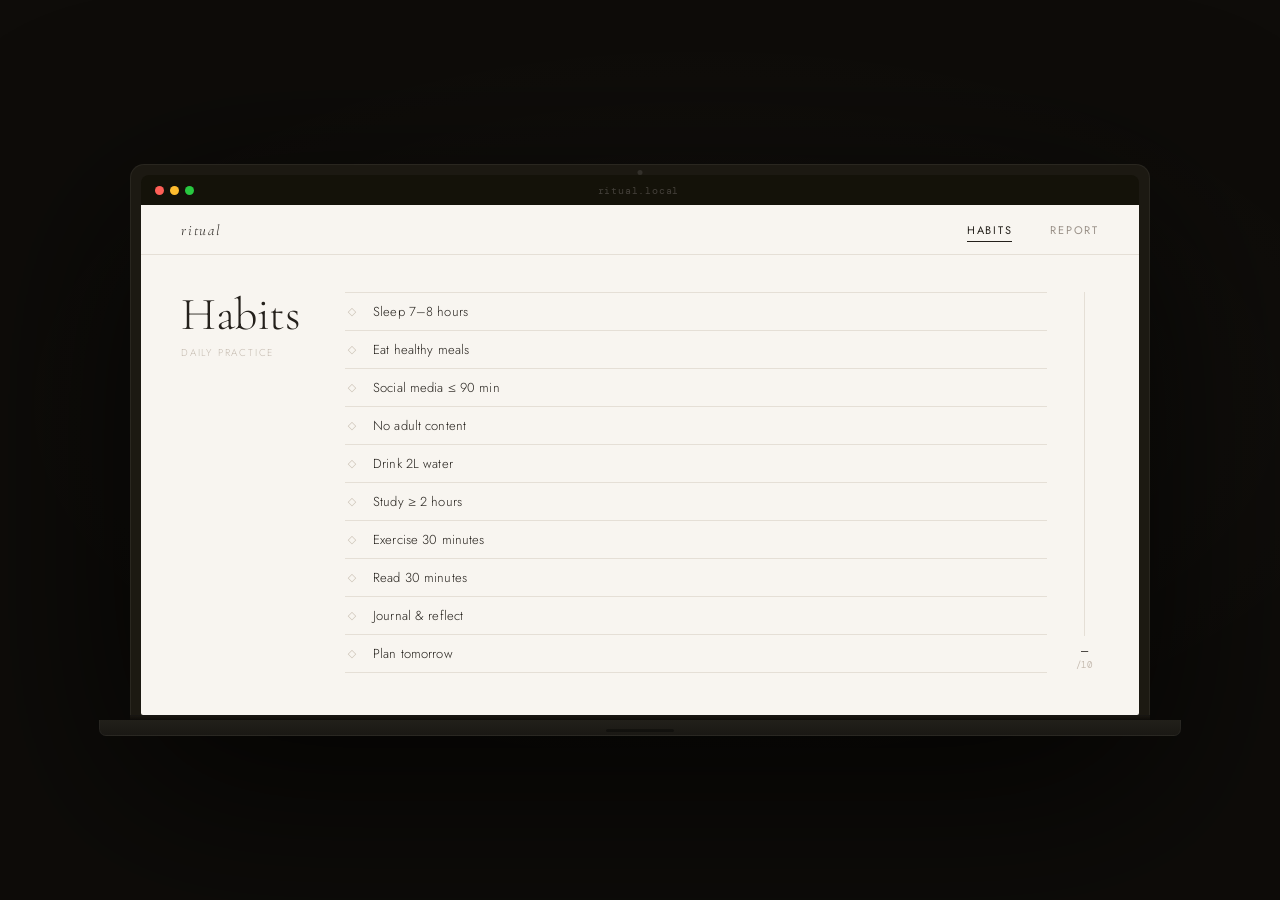
==== index.html @ 01511f91 "Rename index (28).html to index.html" ====
<!DOCTYPE html>
<html lang="en">
<head>
  <meta charset="UTF-8" />
  <meta name="viewport" content="width=device-width, initial-scale=1.0" />
  <title>ritual</title>
  <link rel="stylesheet" href="style.css" />
  <link rel="preconnect" href="https://fonts.googleapis.com" />
  <link rel="preconnect" href="https://fonts.gstatic.com" crossorigin />
  <link href="https://fonts.googleapis.com/css2?family=Cormorant+Garamond:ital,wght@0,300;0,400;1,300;1,400&family=Jost:wght@300;400&family=DM+Mono:wght@300;400&display=swap" rel="stylesheet" />
</head>
<body>

  <!-- ── Stage (dark outer page) ── -->
  <div class="stage">

    <!-- ── Laptop shell ── -->
    <div class="laptop">

      <!-- ── Screen lid ── -->
      <div class="lid">

        <!-- macOS-style browser chrome -->
        <div class="chrome">
          <div class="chrome__dots">
            <span class="cdot cdot--red"></span>
            <span class="cdot cdot--ylw"></span>
            <span class="cdot cdot--grn"></span>
          </div>
          <span class="chrome__url">ritual.local</span>
          <div class="chrome__spacer"></div>
        </div>

        <!-- App screen -->
        <div class="screen">

          <!-- Top navigation -->
          <nav class="nav">
            <span class="nav__brand">ritual</span>
            <div class="nav__links">
              <button class="nav__btn active" data-view="habits">Habits</button>
              <button class="nav__btn" data-view="report">Report</button>
            </div>
          </nav>

          <!-- Page canvas -->
          <div class="canvas">

            <!-- ◆ HABITS VIEW ─────────────────── -->
            <div class="view active" id="view-habits">
              <div class="row">

                <!-- Section label (left column) -->
                <div class="section">
                  <h1 class="section__title">Habits</h1>
                  <p class="section__sub">daily practice</p>
                </div>

                <!-- Habit list (center) -->
                <ul class="hlist" id="hlist">
                  <li class="hi" data-n="1">
                    <span class="hi__sym">◇</span>
                    <span class="hi__name">Sleep 7–8 hours</span>
                  </li>
                  <li class="hi" data-n="2">
                    <span class="hi__sym">◇</span>
                    <span class="hi__name">Eat healthy meals</span>
                  </li>
                  <li class="hi" data-n="3">
                    <span class="hi__sym">◇</span>
                    <span class="hi__name">Social media ≤ 90 min</span>
                  </li>
                  <li class="hi" data-n="4">
                    <span class="hi__sym">◇</span>
                    <span class="hi__name">No adult content</span>
                  </li>
                  <li class="hi" data-n="5">
                    <span class="hi__sym">◇</span>
                    <span class="hi__name">Drink 2L water</span>
                  </li>
                  <li class="hi" data-n="6">
                    <span class="hi__sym">◇</span>
                    <span class="hi__name">Study ≥ 2 hours</span>
                  </li>
                  <li class="hi" data-n="7">
                    <span class="hi__sym">◇</span>
                    <span class="hi__name">Exercise 30 minutes</span>
                  </li>
                  <li class="hi" data-n="8">
                    <span class="hi__sym">◇</span>
                    <span class="hi__name">Read 30 minutes</span>
                  </li>
                  <li class="hi" data-n="9">
                    <span class="hi__sym">◇</span>
                    <span class="hi__name">Journal & reflect</span>
                  </li>
                  <li class="hi" data-n="10">
                    <span class="hi__sym">◇</span>
                    <span class="hi__name">Plan tomorrow</span>
                  </li>
                </ul>

                <!-- Position indicator (right edge) -->
                <div class="ind" id="ind">
                  <div class="ind__rail" id="indRail">
                    <div class="ind__fill" id="indFill"></div>
                    <div class="ind__dot" id="indDot"></div>
                  </div>
                  <div class="ind__count">
                    <span class="ind__cur" id="indCur">—</span>
                    <span class="ind__tot">/10</span>
                  </div>
                </div>

              </div>
            </div>
            <!-- /HABITS VIEW -->

            <!-- ◆ REPORT VIEW ──────────────────── -->
            <div class="view" id="view-report">
              <div class="row">
                <div class="section">
                  <h1 class="section__title">Report</h1>
                  <p class="section__sub">coming soon</p>
                </div>
              </div>
            </div>
            <!-- /REPORT VIEW -->

          </div>
          <!-- /canvas -->

        </div>
        <!-- /screen -->

      </div>
      <!-- /lid -->

      <!-- Laptop base / stand -->
      <div class="base">
        <div class="base__hinge"></div>
        <div class="base__pad">
          <div class="base__notch"></div>
        </div>
      </div>

    </div>
    <!-- /laptop -->

  </div>
  <!-- /stage -->

  <script src="app.js"></script>
</body>
</html>
---- style.css ----
/* ─────────────────────────────────────────
   ritual — Habit System
   Stylesheet
   ───────────────────────────────────────── */

*, *::before, *::after {
  box-sizing: border-box;
  margin: 0;
  padding: 0;
}

/* ── Design tokens ─────────────────────── */
:root {
  /* Core palette */
  --c-bg-stage:   #0E0C09;
  --c-bg-bezel:   #1C1912;
  --c-bg-chrome:  #141209;
  --c-bg-screen:  #F8F5F0;

  /* Text */
  --c-text-main:  #24201B;
  --c-text-dim:   #9A9188;
  --c-text-mute:  #C5BBB0;

  /* Lines & symbols */
  --c-line:       #E5DFD6;
  --c-sym-idle:   #C8BFB2;
  --c-sym-live:   #24201B;

  /* Typography */
  --f-display: 'Cormorant Garamond', Georgia, serif;
  --f-ui:      'Jost', system-ui, sans-serif;
  --f-mono:    'DM Mono', 'Courier New', monospace;

  /* Motion */
  --spring: cubic-bezier(0.22, 1, 0.36, 1);
}

/* ── Reset & base ───────────────────────── */
html, body {
  width: 100%;
  height: 100%;
  background: var(--c-bg-stage);
  font-family: var(--f-ui);
  overflow: hidden;
  -webkit-font-smoothing: antialiased;
  -moz-osx-font-smoothing: grayscale;
}

/* ── Stage ──────────────────────────────── */
.stage {
  width: 100vw;
  height: 100vh;
  display: flex;
  align-items: center;
  justify-content: center;
  background:
    radial-gradient(ellipse 80% 60% at 55% 45%, rgba(255, 248, 225, 0.03) 0%, transparent 70%),
    var(--c-bg-stage);
}

/* ── Laptop shell ───────────────────────── */
.laptop {
  display: flex;
  flex-direction: column;
  align-items: center;
  width: min(92vw, 1020px);
  filter: drop-shadow(0 48px 96px rgba(0, 0, 0, 0.78));
  animation: laptopReveal 0.9s cubic-bezier(0.22, 1, 0.36, 1) both;
}

@keyframes laptopReveal {
  from { opacity: 0; transform: translateY(22px); }
  to   { opacity: 1; transform: translateY(0); }
}

/* ── Lid (screen bezel) ─────────────────── */
.lid {
  width: 100%;
  background: var(--c-bg-bezel);
  border-radius: 14px 14px 0 0;
  padding: 10px 10px 0;
  border: 1px solid rgba(255, 255, 255, 0.058);
  border-bottom: none;
  position: relative;
}

/* Webcam dot */
.lid::before {
  content: '';
  position: absolute;
  top: 5px;
  left: 50%;
  transform: translateX(-50%);
  width: 5px;
  height: 5px;
  border-radius: 50%;
  background: rgba(255, 255, 255, 0.1);
}

/* ── Browser chrome bar ─────────────────── */
.chrome {
  display: flex;
  align-items: center;
  gap: 12px;
  background: var(--c-bg-chrome);
  border-radius: 8px 8px 0 0;
  padding: 0 14px;
  height: 30px;
}

.chrome__dots {
  display: flex;
  gap: 6px;
}

.cdot {
  width: 9px;
  height: 9px;
  border-radius: 50%;
  flex-shrink: 0;
}
.cdot--red { background: #FF5F57; }
.cdot--ylw { background: #FEBC2E; }
.cdot--grn { background: #28C840; }

.chrome__url {
  flex: 1;
  text-align: center;
  font-family: var(--f-mono);
  font-size: 10px;
  color: #44403A;
  letter-spacing: 0.08em;
  user-select: none;
}

.chrome__spacer {
  width: 42px;
  flex-shrink: 0;
}

/* ── App screen ─────────────────────────── */
.screen {
  background: var(--c-bg-screen);
  height: 510px;
  display: flex;
  flex-direction: column;
  overflow: hidden;
  border-radius: 0 0 2px 2px;
}

/* ── Top navigation ─────────────────────── */
.nav {
  flex-shrink: 0;
  display: flex;
  align-items: center;
  justify-content: space-between;
  padding: 0 40px;
  height: 50px;
  border-bottom: 1px solid var(--c-line);
}

.nav__brand {
  font-family: var(--f-display);
  font-style: italic;
  font-size: 15px;
  font-weight: 300;
  color: var(--c-text-main);
  letter-spacing: 0.12em;
  user-select: none;
}

.nav__links {
  display: flex;
  gap: 38px;
  align-items: center;
}

.nav__btn {
  background: none;
  border: none;
  cursor: pointer;
  font-family: var(--f-ui);
  font-size: 11px;
  font-weight: 400;
  letter-spacing: 0.16em;
  text-transform: uppercase;
  color: var(--c-text-dim);
  padding: 4px 0;
  position: relative;
  transition: color 0.25s ease;
  outline: none;
}

/* Active / hover underline */
.nav__btn::after {
  content: '';
  position: absolute;
  bottom: 0;
  left: 0;
  width: 0;
  height: 1px;
  background: var(--c-text-main);
  transition: width 0.32s cubic-bezier(0.22, 1, 0.36, 1);
}

.nav__btn.active {
  color: var(--c-text-main);
}

.nav__btn.active::after,
.nav__btn:hover::after {
  width: 100%;
}

.nav__btn:hover {
  color: var(--c-text-main);
}

/* ── Canvas (page area) ─────────────────── */
.canvas {
  flex: 1;
  position: relative;
  overflow: hidden;
}

/* ── Views ──────────────────────────────── */
.view {
  position: absolute;
  inset: 0;
  opacity: 0;
  transform: translateY(10px);
  pointer-events: none;
  transition: opacity 0.38s ease, transform 0.38s cubic-bezier(0.22, 1, 0.36, 1);
}

.view.active {
  opacity: 1;
  transform: translateY(0);
  pointer-events: all;
}

/* ── Row layout inside a view ───────────── */
.row {
  display: flex;
  align-items: flex-start;
  gap: 22px;
  padding: 34px 40px;
  height: 100%;
}

/* ── Section heading (left column) ─────── */
.section {
  flex-shrink: 0;
  width: 142px;
  padding-top: 2px;
}

.section__title {
  font-family: var(--f-display);
  font-size: 46px;
  font-weight: 300;
  color: var(--c-text-main);
  line-height: 1;
  letter-spacing: -0.01em;
}

.section__sub {
  font-family: var(--f-ui);
  font-size: 10px;
  font-weight: 300;
  color: var(--c-text-mute);
  letter-spacing: 0.18em;
  text-transform: uppercase;
  margin-top: 8px;
}

/* ── Habit list (center column) ─────────── */
.hlist {
  flex: 1;
  list-style: none;
  padding-top: 3px;
}

.hi {
  display: flex;
  align-items: center;
  gap: 14px;
  padding: 9px 0;
  border-bottom: 1px solid var(--c-line);
  cursor: default;

  /* Staggered entrance animation */
  opacity: 0;
  transform: translateX(-7px);
  animation: hiReveal 0.44s cubic-bezier(0.22, 1, 0.36, 1) both;
}

.hi:first-child { border-top: 1px solid var(--c-line); }

/* Stagger delays */
.hi:nth-child(1)  { animation-delay: 0.52s; }
.hi:nth-child(2)  { animation-delay: 0.57s; }
.hi:nth-child(3)  { animation-delay: 0.62s; }
.hi:nth-child(4)  { animation-delay: 0.67s; }
.hi:nth-child(5)  { animation-delay: 0.72s; }
.hi:nth-child(6)  { animation-delay: 0.77s; }
.hi:nth-child(7)  { animation-delay: 0.82s; }
.hi:nth-child(8)  { animation-delay: 0.87s; }
.hi:nth-child(9)  { animation-delay: 0.92s; }
.hi:nth-child(10) { animation-delay: 0.97s; }

@keyframes hiReveal {
  from { opacity: 0; transform: translateX(-7px); }
  to   { opacity: 1; transform: translateX(0); }
}

/* Symbol */
.hi__sym {
  flex-shrink: 0;
  width: 14px;
  text-align: center;
  font-size: 11px;
  color: var(--c-sym-idle);
  transition: color 0.22s ease;
  display: inline-block;
  line-height: 1;
}

/* Habit name */
.hi__name {
  font-family: var(--f-ui);
  font-size: 13px;
  font-weight: 300;
  color: var(--c-text-main);
  letter-spacing: 0.01em;
  transition: letter-spacing 0.32s cubic-bezier(0.22, 1, 0.36, 1);
}

/* Hover state (set via JS) */
.hi.lit .hi__sym {
  color: var(--c-sym-live);
}

.hi.lit .hi__name {
  letter-spacing: 0.055em;
}

/* ── Position indicator (right column) ─── */
.ind {
  flex-shrink: 0;
  width: 30px;
  display: flex;
  flex-direction: column;
  align-items: center;
  gap: 10px;
  padding-top: 3px;
}

/* Vertical rail */
.ind__rail {
  position: relative;
  width: 1px;
  background: var(--c-line);
  height: 340px; /* overridden by JS to match list height */
}

/* Fill line (top → dot) */
.ind__fill {
  position: absolute;
  top: 0;
  left: 0;
  width: 100%;
  height: 0%;
  background: var(--c-text-main);
  transition: height 0.45s cubic-bezier(0.22, 1, 0.36, 1);
}

/* Sliding dot */
.ind__dot {
  position: absolute;
  left: 50%;
  top: 0%;
  width: 5px;
  height: 5px;
  border-radius: 50%;
  background: var(--c-text-main);
  transform: translate(-50%, -50%);
  transition:
    top 0.45s cubic-bezier(0.22, 1, 0.36, 1),
    opacity 0.22s ease;
  opacity: 0;
}

.ind__dot.on {
  opacity: 1;
}

/* Counter */
.ind__count {
  display: flex;
  flex-direction: column;
  align-items: center;
  gap: 3px;
}

.ind__cur {
  display: block;
  font-family: var(--f-mono);
  font-size: 12px;
  font-weight: 300;
  color: var(--c-text-main);
  line-height: 1;
  transition: opacity 0.2s ease;
  min-width: 18px;
  text-align: center;
}

.ind__tot {
  display: block;
  font-family: var(--f-mono);
  font-size: 9px;
  color: var(--c-text-mute);
  letter-spacing: 0.06em;
  line-height: 1;
}

/* ── Laptop base / stand ─────────────────── */
.base {
  width: 100%;
  display: flex;
  flex-direction: column;
  align-items: center;
}

.base__hinge {
  width: 100%;
  height: 5px;
  background: linear-gradient(to bottom, #191610, #0E0C09);
  border-top: 1px solid rgba(255, 255, 255, 0.03);
}

.base__pad {
  width: 106%;
  height: 16px;
  background: linear-gradient(to bottom, #22201A, #1A1814);
  border-radius: 0 0 7px 7px;
  display: flex;
  align-items: flex-end;
  justify-content: center;
  padding-bottom: 3px;
  border: 1px solid rgba(255, 255, 255, 0.04);
  border-top: none;
}

.base__notch {
  width: 68px;
  height: 3px;
  background: rgba(0, 0, 0, 0.35);
  border-radius: 2px;
}
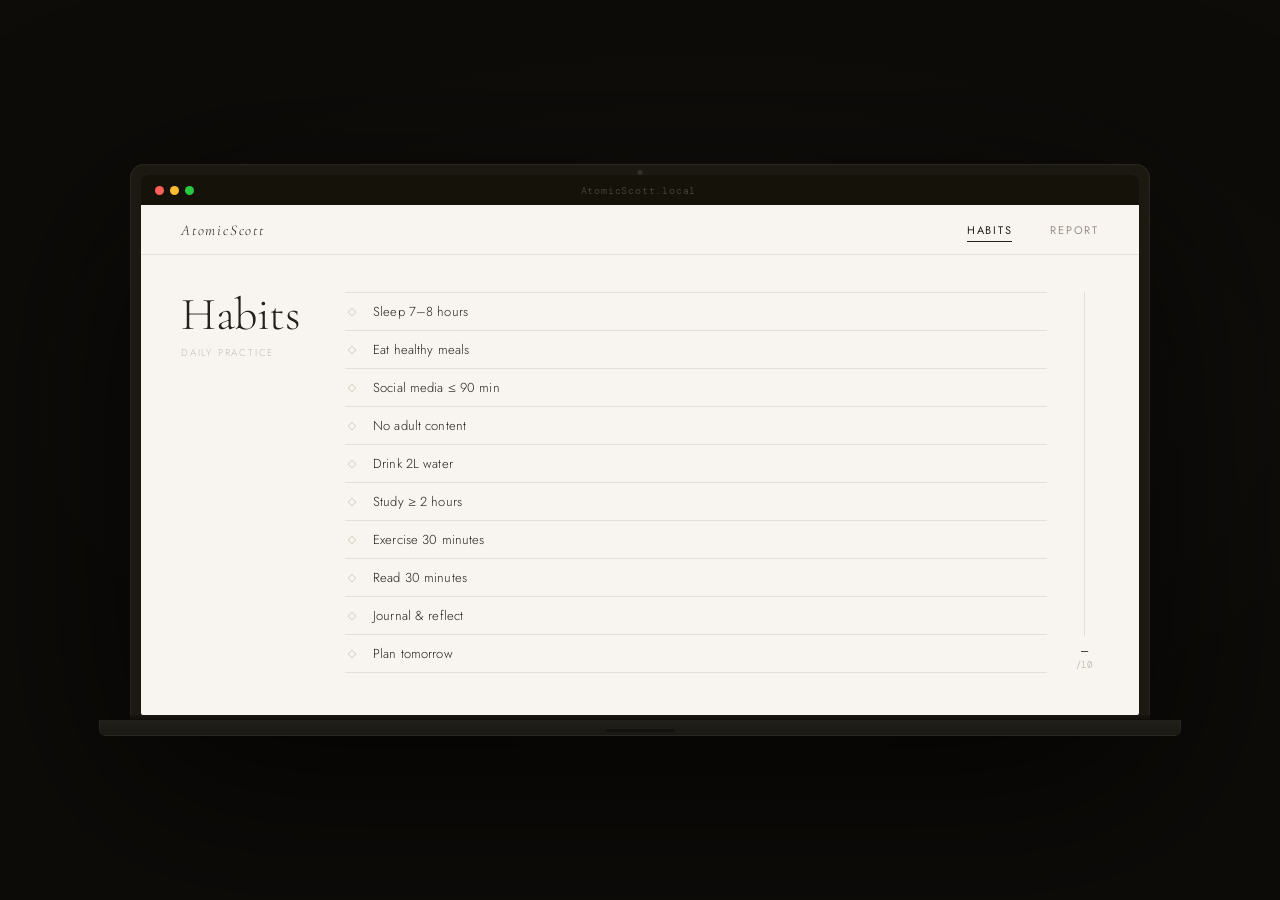
==== commit bb7c5ce4: "Update index.html" ====
--- a/index.html
+++ b/index.html
@@ -3,7 +3,7 @@
 <head>
   <meta charset="UTF-8" />
   <meta name="viewport" content="width=device-width, initial-scale=1.0" />
-  <title>ritual</title>
+  <title>AtomicScott</title>
   <link rel="stylesheet" href="style.css" />
   <link rel="preconnect" href="https://fonts.googleapis.com" />
   <link rel="preconnect" href="https://fonts.gstatic.com" crossorigin />
@@ -27,7 +27,7 @@
             <span class="cdot cdot--ylw"></span>
             <span class="cdot cdot--grn"></span>
           </div>
-          <span class="chrome__url">ritual.local</span>
+          <span class="chrome__url">AtomicScott.local</span>
           <div class="chrome__spacer"></div>
         </div>
 
@@ -36,7 +36,7 @@
 
           <!-- Top navigation -->
           <nav class="nav">
-            <span class="nav__brand">ritual</span>
+            <span class="nav__brand">AtomicScott</span>
             <div class="nav__links">
               <button class="nav__btn active" data-view="habits">Habits</button>
               <button class="nav__btn" data-view="report">Report</button>
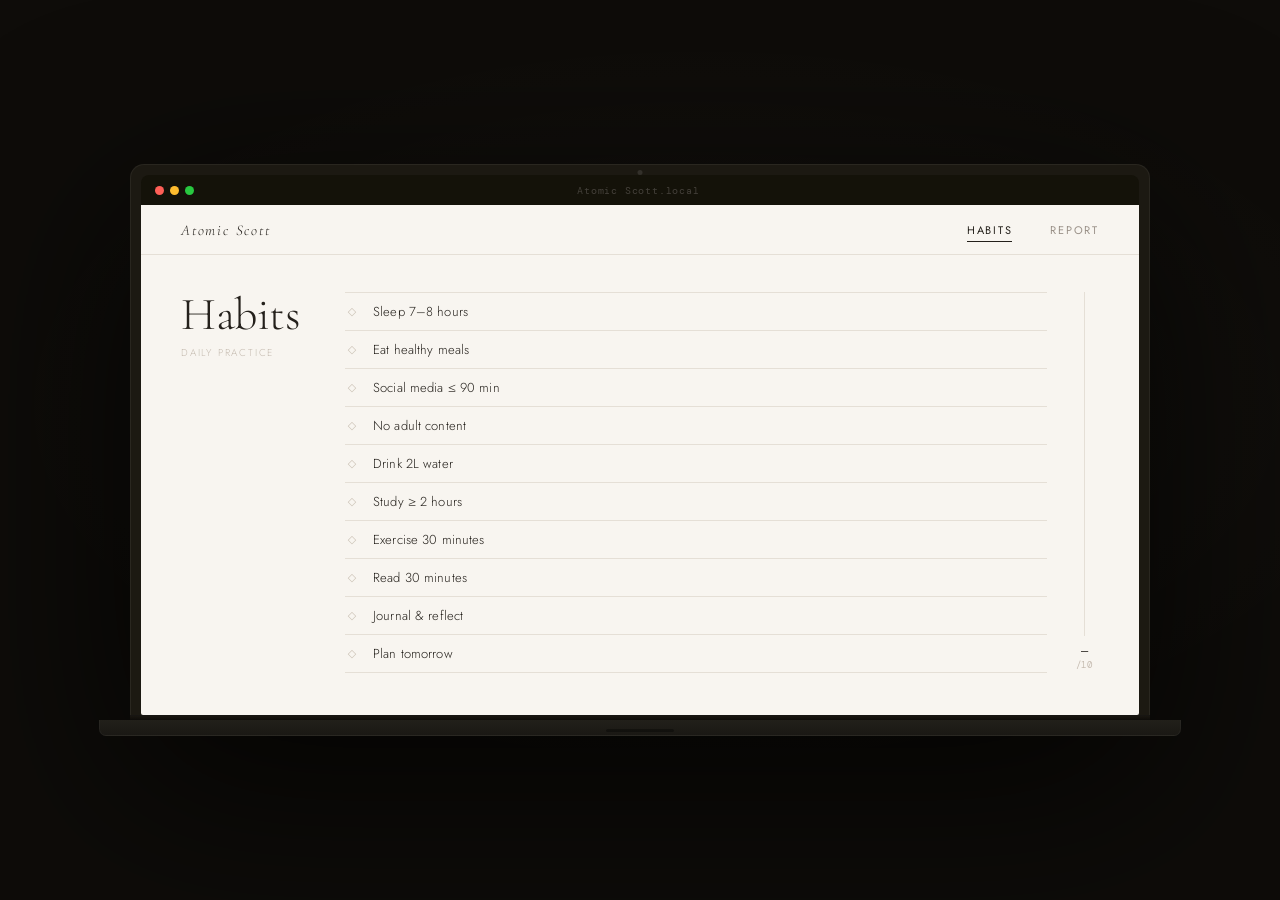
==== commit 8fcad904: "Update index.html" ====
--- a/index.html
+++ b/index.html
@@ -3,7 +3,7 @@
 <head>
   <meta charset="UTF-8" />
   <meta name="viewport" content="width=device-width, initial-scale=1.0" />
-  <title>AtomicScott</title>
+  <title>Atomic Scott</title>
   <link rel="stylesheet" href="style.css" />
   <link rel="preconnect" href="https://fonts.googleapis.com" />
   <link rel="preconnect" href="https://fonts.gstatic.com" crossorigin />
@@ -27,7 +27,7 @@
             <span class="cdot cdot--ylw"></span>
             <span class="cdot cdot--grn"></span>
           </div>
-          <span class="chrome__url">AtomicScott.local</span>
+          <span class="chrome__url">Atomic Scott.local</span>
           <div class="chrome__spacer"></div>
         </div>
 
@@ -36,7 +36,7 @@
 
           <!-- Top navigation -->
           <nav class="nav">
-            <span class="nav__brand">AtomicScott</span>
+            <span class="nav__brand">Atomic Scott</span>
             <div class="nav__links">
               <button class="nav__btn active" data-view="habits">Habits</button>
               <button class="nav__btn" data-view="report">Report</button>
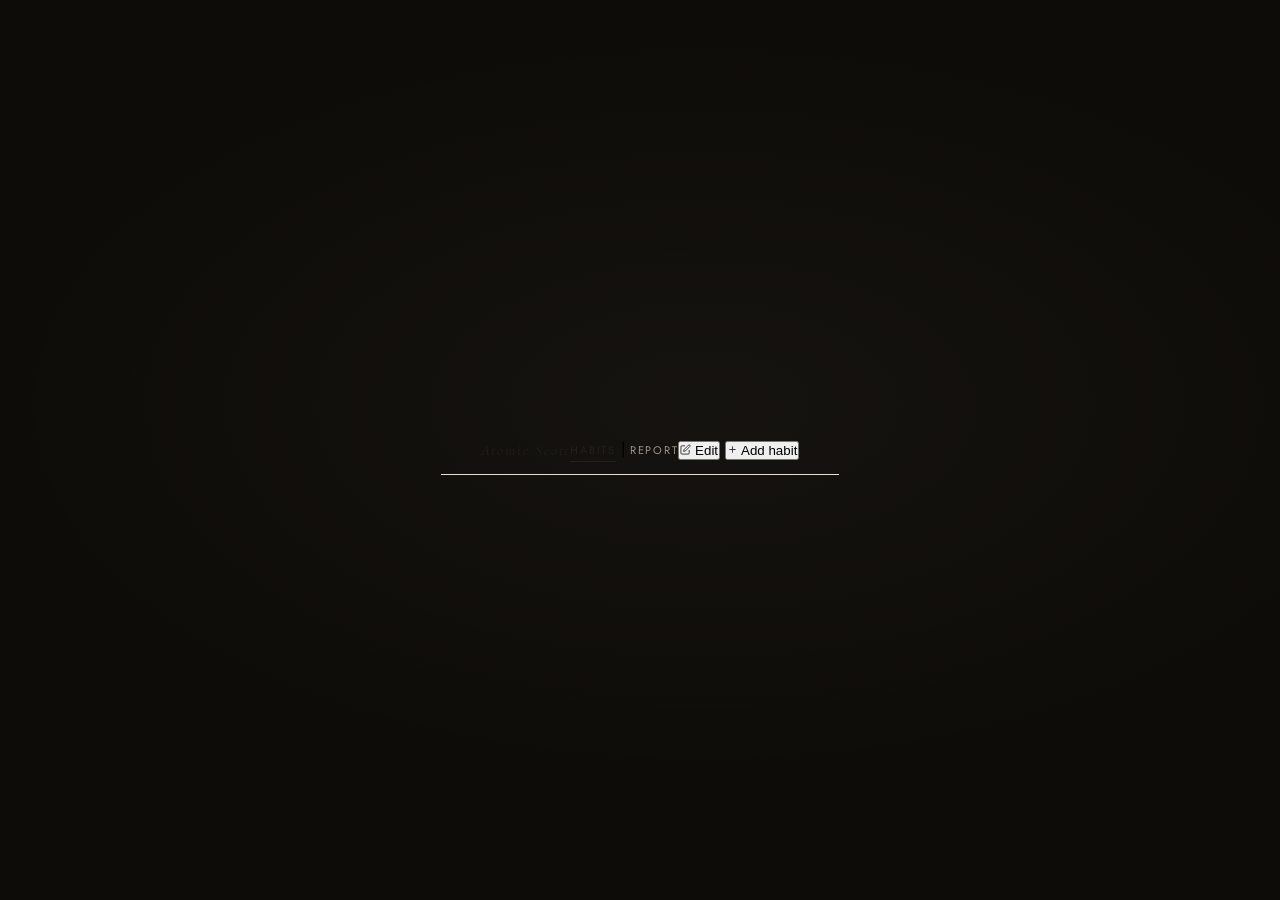
==== commit 1f2a8548: "Update index.html" ====
--- a/index.html
+++ b/index.html
@@ -7,148 +7,146 @@
   <link rel="stylesheet" href="style.css" />
   <link rel="preconnect" href="https://fonts.googleapis.com" />
   <link rel="preconnect" href="https://fonts.gstatic.com" crossorigin />
-  <link href="https://fonts.googleapis.com/css2?family=Cormorant+Garamond:ital,wght@0,300;0,400;1,300;1,400&family=Jost:wght@300;400&family=DM+Mono:wght@300;400&display=swap" rel="stylesheet" />
+  <link href="https://fonts.googleapis.com/css2?family=Cormorant+Garamond:ital,wght@0,300;0,400;1,300;1,400&family=Jost:wght@200;300;400&family=DM+Mono:wght@300;400&display=swap" rel="stylesheet" />
 </head>
 <body>
 
-  <!-- ── Stage (dark outer page) ── -->
   <div class="stage">
 
-    <!-- ── Laptop shell ── -->
-    <div class="laptop">
+    <div class="frame">
 
-      <!-- ── Screen lid ── -->
-      <div class="lid">
+      <!-- ── Navigation ── -->
+      <nav class="nav">
+        <span class="nav__brand">Atomic Scott</span>
 
-        <!-- macOS-style browser chrome -->
-        <div class="chrome">
-          <div class="chrome__dots">
-            <span class="cdot cdot--red"></span>
-            <span class="cdot cdot--ylw"></span>
-            <span class="cdot cdot--grn"></span>
-          </div>
-          <span class="chrome__url">Atomic Scott.local</span>
-          <div class="chrome__spacer"></div>
+        <div class="nav__center">
+          <button class="nav__btn active" data-view="habits">Habits</button>
+          <span class="nav__sep">|</span>
+          <button class="nav__btn" data-view="report">Report</button>
         </div>
 
-        <!-- App screen -->
-        <div class="screen">
+        <div class="nav__right">
+          <button class="ctrl-btn" id="editToggle">
+            <svg width="11" height="11" viewBox="0 0 24 24" fill="none" stroke="currentColor" stroke-width="1.6">
+              <path d="M11 4H4a2 2 0 0 0-2 2v14a2 2 0 0 0 2 2h14a2 2 0 0 0 2-2v-7"/>
+              <path d="M18.5 2.5a2.121 2.121 0 0 1 3 3L12 15l-4 1 1-4 9.5-9.5z"/>
+            </svg>
+            Edit
+          </button>
+          <button class="ctrl-btn ctrl-btn--add" id="addToggle">
+            <svg width="11" height="11" viewBox="0 0 24 24" fill="none" stroke="currentColor" stroke-width="1.6">
+              <line x1="12" y1="5" x2="12" y2="19"/>
+              <line x1="5" y1="12" x2="19" y2="12"/>
+            </svg>
+            Add habit
+          </button>
+        </div>
+      </nav>
 
-          <!-- Top navigation -->
-          <nav class="nav">
-            <span class="nav__brand">Atomic Scott</span>
-            <div class="nav__links">
-              <button class="nav__btn active" data-view="habits">Habits</button>
-              <button class="nav__btn" data-view="report">Report</button>
+      <!-- ── Canvas ── -->
+      <div class="canvas">
+
+        <!-- HABITS VIEW -->
+        <div class="view active" id="view-habits">
+
+          <!-- Add panel -->
+          <div class="add-panel" id="addPanel">
+            <span class="add-panel__label">new habit</span>
+            <input class="add-input" id="addInput" type="text"
+                   placeholder="name your habit…" maxlength="60" autocomplete="off" />
+            <button class="add-confirm" id="addConfirm">Add</button>
+            <button class="add-cancel" id="addCancel">×</button>
+          </div>
+
+          <div class="row">
+
+            <div class="section">
+              <h1 class="section__title">Habits</h1>
+              <p class="section__sub">daily practice</p>
             </div>
-          </nav>
 
-          <!-- Page canvas -->
-          <div class="canvas">
+            <ul class="hlist" id="hlist">
+              <li class="hi" data-n="1">
+                <span class="hi__sym">◇</span>
+                <span class="hi__name">Sleep 7–8 hours</span>
+                <button class="hi__del" tabindex="-1">×</button>
+              </li>
+              <li class="hi" data-n="2">
+                <span class="hi__sym">◇</span>
+                <span class="hi__name">Eat healthy meals</span>
+                <button class="hi__del" tabindex="-1">×</button>
+              </li>
+              <li class="hi" data-n="3">
+                <span class="hi__sym">◇</span>
+                <span class="hi__name">Social media ≤ 90 min</span>
+                <button class="hi__del" tabindex="-1">×</button>
+              </li>
+              <li class="hi" data-n="4">
+                <span class="hi__sym">◇</span>
+                <span class="hi__name">No adult content</span>
+                <button class="hi__del" tabindex="-1">×</button>
+              </li>
+              <li class="hi" data-n="5">
+                <span class="hi__sym">◇</span>
+                <span class="hi__name">Drink 2L water</span>
+                <button class="hi__del" tabindex="-1">×</button>
+              </li>
+              <li class="hi" data-n="6">
+                <span class="hi__sym">◇</span>
+                <span class="hi__name">Study ≥ 2 hours</span>
+                <button class="hi__del" tabindex="-1">×</button>
+              </li>
+              <li class="hi" data-n="7">
+                <span class="hi__sym">◇</span>
+                <span class="hi__name">Exercise 30 minutes</span>
+                <button class="hi__del" tabindex="-1">×</button>
+              </li>
+              <li class="hi" data-n="8">
+                <span class="hi__sym">◇</span>
+                <span class="hi__name">Read 30 minutes</span>
+                <button class="hi__del" tabindex="-1">×</button>
+              </li>
+              <li class="hi" data-n="9">
+                <span class="hi__sym">◇</span>
+                <span class="hi__name">Journal &amp; reflect</span>
+                <button class="hi__del" tabindex="-1">×</button>
+              </li>
+              <li class="hi" data-n="10">
+                <span class="hi__sym">◇</span>
+                <span class="hi__name">Plan tomorrow</span>
+                <button class="hi__del" tabindex="-1">×</button>
+              </li>
+            </ul>
 
-            <!-- ◆ HABITS VIEW ─────────────────── -->
-            <div class="view active" id="view-habits">
-              <div class="row">
-
-                <!-- Section label (left column) -->
-                <div class="section">
-                  <h1 class="section__title">Habits</h1>
-                  <p class="section__sub">daily practice</p>
-                </div>
-
-                <!-- Habit list (center) -->
-                <ul class="hlist" id="hlist">
-                  <li class="hi" data-n="1">
-                    <span class="hi__sym">◇</span>
-                    <span class="hi__name">Sleep 7–8 hours</span>
-                  </li>
-                  <li class="hi" data-n="2">
-                    <span class="hi__sym">◇</span>
-                    <span class="hi__name">Eat healthy meals</span>
-                  </li>
-                  <li class="hi" data-n="3">
-                    <span class="hi__sym">◇</span>
-                    <span class="hi__name">Social media ≤ 90 min</span>
-                  </li>
-                  <li class="hi" data-n="4">
-                    <span class="hi__sym">◇</span>
-                    <span class="hi__name">No adult content</span>
-                  </li>
-                  <li class="hi" data-n="5">
-                    <span class="hi__sym">◇</span>
-                    <span class="hi__name">Drink 2L water</span>
-                  </li>
-                  <li class="hi" data-n="6">
-                    <span class="hi__sym">◇</span>
-                    <span class="hi__name">Study ≥ 2 hours</span>
-                  </li>
-                  <li class="hi" data-n="7">
-                    <span class="hi__sym">◇</span>
-                    <span class="hi__name">Exercise 30 minutes</span>
-                  </li>
-                  <li class="hi" data-n="8">
-                    <span class="hi__sym">◇</span>
-                    <span class="hi__name">Read 30 minutes</span>
-                  </li>
-                  <li class="hi" data-n="9">
-                    <span class="hi__sym">◇</span>
-                    <span class="hi__name">Journal & reflect</span>
-                  </li>
-                  <li class="hi" data-n="10">
-                    <span class="hi__sym">◇</span>
-                    <span class="hi__name">Plan tomorrow</span>
-                  </li>
-                </ul>
-
-                <!-- Position indicator (right edge) -->
-                <div class="ind" id="ind">
-                  <div class="ind__rail" id="indRail">
-                    <div class="ind__fill" id="indFill"></div>
-                    <div class="ind__dot" id="indDot"></div>
-                  </div>
-                  <div class="ind__count">
-                    <span class="ind__cur" id="indCur">—</span>
-                    <span class="ind__tot">/10</span>
-                  </div>
-                </div>
-
+            <!-- Position indicator -->
+            <div class="ind" id="ind">
+              <div class="ind__rail" id="indRail">
+                <div class="ind__fill" id="indFill"></div>
+                <div class="ind__dot"  id="indDot"></div>
+              </div>
+              <div class="ind__count">
+                <span class="ind__cur" id="indCur">—</span>
+                <span class="ind__tot" id="indTot">/10</span>
               </div>
             </div>
-            <!-- /HABITS VIEW -->
-
-            <!-- ◆ REPORT VIEW ──────────────────── -->
-            <div class="view" id="view-report">
-              <div class="row">
-                <div class="section">
-                  <h1 class="section__title">Report</h1>
-                  <p class="section__sub">coming soon</p>
-                </div>
-              </div>
-            </div>
-            <!-- /REPORT VIEW -->
 
           </div>
-          <!-- /canvas -->
+        </div>
 
+        <!-- REPORT VIEW -->
+        <div class="view" id="view-report">
+          <div class="row">
+            <div class="section">
+              <h1 class="section__title">Report</h1>
+              <p class="section__sub">coming soon</p>
+            </div>
+          </div>
         </div>
-        <!-- /screen -->
 
       </div>
-      <!-- /lid -->
-
-      <!-- Laptop base / stand -->
-      <div class="base">
-        <div class="base__hinge"></div>
-        <div class="base__pad">
-          <div class="base__notch"></div>
-        </div>
-      </div>
-
     </div>
-    <!-- /laptop -->
 
   </div>
-  <!-- /stage -->
 
   <script src="app.js"></script>
 </body>
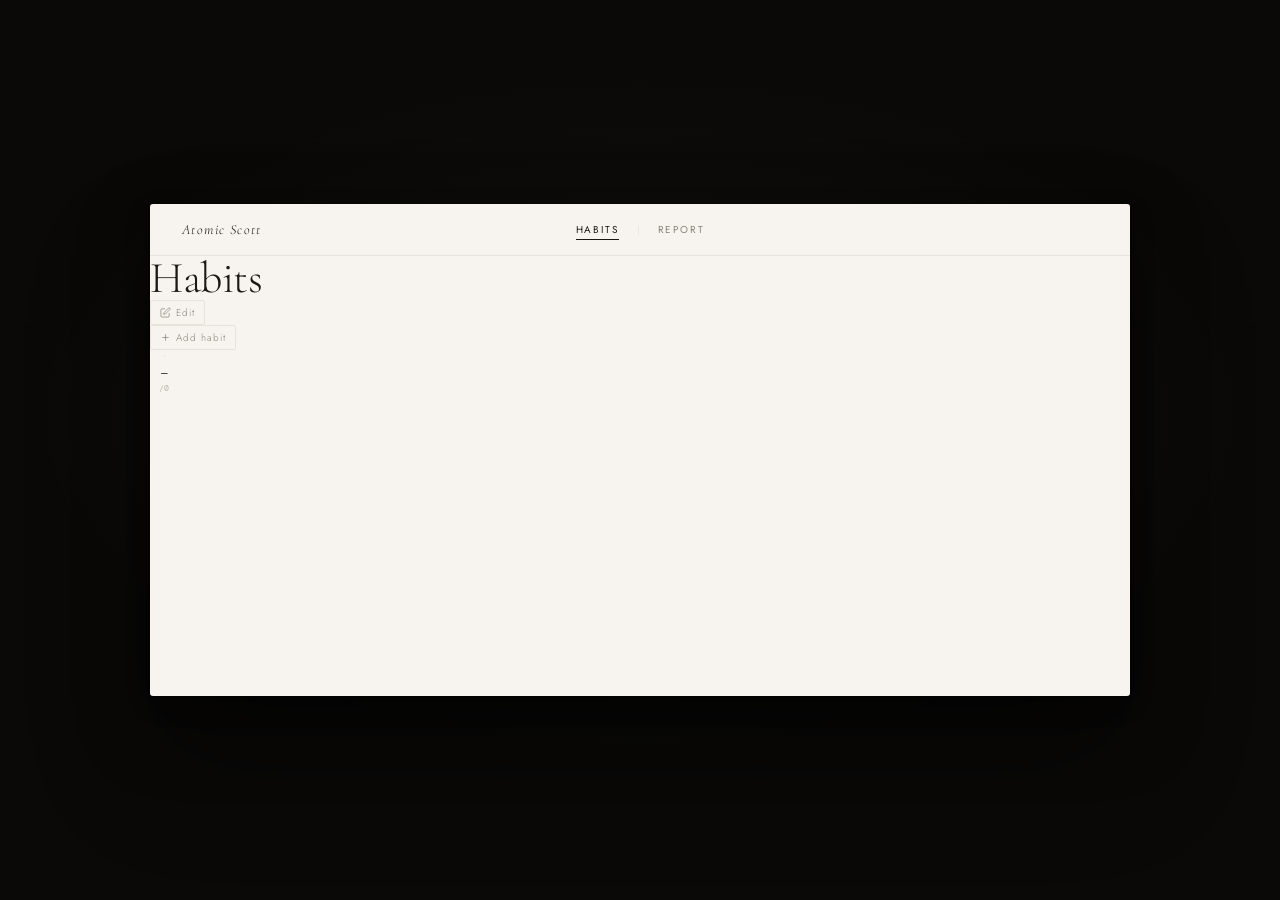
==== commit d774ac99: "Update index.html" ====
--- a/index.html
+++ b/index.html
@@ -12,7 +12,6 @@
 <body>
 
   <div class="stage">
-
     <div class="frame">
 
       <!-- ── Navigation ── -->
@@ -26,20 +25,7 @@
         </div>
 
         <div class="nav__right">
-          <button class="ctrl-btn" id="editToggle">
-            <svg width="11" height="11" viewBox="0 0 24 24" fill="none" stroke="currentColor" stroke-width="1.6">
-              <path d="M11 4H4a2 2 0 0 0-2 2v14a2 2 0 0 0 2 2h14a2 2 0 0 0 2-2v-7"/>
-              <path d="M18.5 2.5a2.121 2.121 0 0 1 3 3L12 15l-4 1 1-4 9.5-9.5z"/>
-            </svg>
-            Edit
-          </button>
-          <button class="ctrl-btn ctrl-btn--add" id="addToggle">
-            <svg width="11" height="11" viewBox="0 0 24 24" fill="none" stroke="currentColor" stroke-width="1.6">
-              <line x1="12" y1="5" x2="12" y2="19"/>
-              <line x1="5" y1="12" x2="19" y2="12"/>
-            </svg>
-            Add habit
-          </button>
+          <!-- placeholder to keep grid balanced -->
         </div>
       </nav>
 
@@ -49,84 +35,51 @@
         <!-- HABITS VIEW -->
         <div class="view active" id="view-habits">
 
-          <!-- Add panel -->
-          <div class="add-panel" id="addPanel">
-            <span class="add-panel__label">new habit</span>
-            <input class="add-input" id="addInput" type="text"
-                   placeholder="name your habit…" maxlength="60" autocomplete="off" />
-            <button class="add-confirm" id="addConfirm">Add</button>
-            <button class="add-cancel" id="addCancel">×</button>
-          </div>
+          <div class="habits-wrap">
 
-          <div class="row">
-
-            <div class="section">
+            <!-- Title row -->
+            <div class="habits-header">
               <h1 class="section__title">Habits</h1>
-              <p class="section__sub">daily practice</p>
+              <div class="header-controls">
+                <button class="ctrl-btn" id="editToggle">
+                  <svg width="11" height="11" viewBox="0 0 24 24" fill="none" stroke="currentColor" stroke-width="1.6">
+                    <path d="M11 4H4a2 2 0 0 0-2 2v14a2 2 0 0 0 2 2h14a2 2 0 0 0 2-2v-7"/>
+                    <path d="M18.5 2.5a2.121 2.121 0 0 1 3 3L12 15l-4 1 1-4 9.5-9.5z"/>
+                  </svg>
+                  Edit
+                </button>
+                <button class="ctrl-btn ctrl-btn--add" id="addToggle">
+                  <svg width="11" height="11" viewBox="0 0 24 24" fill="none" stroke="currentColor" stroke-width="1.6">
+                    <line x1="12" y1="5" x2="12" y2="19"/>
+                    <line x1="5" y1="12" x2="19" y2="12"/>
+                  </svg>
+                  Add habit
+                </button>
+              </div>
             </div>
 
-            <ul class="hlist" id="hlist">
-              <li class="hi" data-n="1">
-                <span class="hi__sym">◇</span>
-                <span class="hi__name">Sleep 7–8 hours</span>
-                <button class="hi__del" tabindex="-1">×</button>
-              </li>
-              <li class="hi" data-n="2">
-                <span class="hi__sym">◇</span>
-                <span class="hi__name">Eat healthy meals</span>
-                <button class="hi__del" tabindex="-1">×</button>
-              </li>
-              <li class="hi" data-n="3">
-                <span class="hi__sym">◇</span>
-                <span class="hi__name">Social media ≤ 90 min</span>
-                <button class="hi__del" tabindex="-1">×</button>
-              </li>
-              <li class="hi" data-n="4">
-                <span class="hi__sym">◇</span>
-                <span class="hi__name">No adult content</span>
-                <button class="hi__del" tabindex="-1">×</button>
-              </li>
-              <li class="hi" data-n="5">
-                <span class="hi__sym">◇</span>
-                <span class="hi__name">Drink 2L water</span>
-                <button class="hi__del" tabindex="-1">×</button>
-              </li>
-              <li class="hi" data-n="6">
-                <span class="hi__sym">◇</span>
-                <span class="hi__name">Study ≥ 2 hours</span>
-                <button class="hi__del" tabindex="-1">×</button>
-              </li>
-              <li class="hi" data-n="7">
-                <span class="hi__sym">◇</span>
-                <span class="hi__name">Exercise 30 minutes</span>
-                <button class="hi__del" tabindex="-1">×</button>
-              </li>
-              <li class="hi" data-n="8">
-                <span class="hi__sym">◇</span>
-                <span class="hi__name">Read 30 minutes</span>
-                <button class="hi__del" tabindex="-1">×</button>
-              </li>
-              <li class="hi" data-n="9">
-                <span class="hi__sym">◇</span>
-                <span class="hi__name">Journal &amp; reflect</span>
-                <button class="hi__del" tabindex="-1">×</button>
-              </li>
-              <li class="hi" data-n="10">
-                <span class="hi__sym">◇</span>
-                <span class="hi__name">Plan tomorrow</span>
-                <button class="hi__del" tabindex="-1">×</button>
-              </li>
-            </ul>
+            <!-- Add panel -->
+            <div class="add-panel" id="addPanel">
+              <span class="add-panel__label">new habit</span>
+              <input class="add-input" id="addInput" type="text"
+                     placeholder="name your habit…" maxlength="60" autocomplete="off" />
+              <button class="add-confirm" id="addConfirm">Add</button>
+              <button class="add-cancel" id="addCancel">×</button>
+            </div>
 
-            <!-- Position indicator -->
-            <div class="ind" id="ind">
-              <div class="ind__rail" id="indRail">
-                <div class="ind__fill" id="indFill"></div>
-                <div class="ind__dot"  id="indDot"></div>
-              </div>
-              <div class="ind__count">
-                <span class="ind__cur" id="indCur">—</span>
-                <span class="ind__tot" id="indTot">/10</span>
+            <!-- List + indicator -->
+            <div class="list-area">
+              <ul class="hlist" id="hlist"></ul>
+
+              <div class="ind" id="ind">
+                <div class="ind__rail" id="indRail">
+                  <div class="ind__fill" id="indFill"></div>
+                  <div class="ind__dot"  id="indDot"></div>
+                </div>
+                <div class="ind__count">
+                  <span class="ind__cur" id="indCur">—</span>
+                  <span class="ind__tot" id="indTot">/0</span>
+                </div>
               </div>
             </div>
 
@@ -135,17 +88,16 @@
 
         <!-- REPORT VIEW -->
         <div class="view" id="view-report">
-          <div class="row">
-            <div class="section">
+          <div class="habits-wrap">
+            <div class="habits-header">
               <h1 class="section__title">Report</h1>
-              <p class="section__sub">coming soon</p>
             </div>
+            <p class="section__sub">coming soon</p>
           </div>
         </div>
 
       </div>
     </div>
-
   </div>
 
   <script src="app.js"></script>
--- a/style.css
+++ b/style.css
@@ -1,179 +1,108 @@
 /* ─────────────────────────────────────────
-   ritual — Habit System
-   Stylesheet
+   Atomic Scott — Habit System  v2
    ───────────────────────────────────────── */
 
-*, *::before, *::after {
-  box-sizing: border-box;
-  margin: 0;
-  padding: 0;
-}
-
-/* ── Design tokens ─────────────────────── */
+*, *::before, *::after { box-sizing: border-box; margin: 0; padding: 0; }
+
 :root {
-  /* Core palette */
-  --c-bg-stage:   #0E0C09;
-  --c-bg-bezel:   #1C1912;
-  --c-bg-chrome:  #141209;
-  --c-bg-screen:  #F8F5F0;
-
-  /* Text */
-  --c-text-main:  #24201B;
-  --c-text-dim:   #9A9188;
-  --c-text-mute:  #C5BBB0;
-
-  /* Lines & symbols */
-  --c-line:       #E5DFD6;
-  --c-sym-idle:   #C8BFB2;
-  --c-sym-live:   #24201B;
-
-  /* Typography */
+  /* Palette — warm almost-black / warm off-white */
+  --c-bg-stage:  #0A0908;
+  --c-bg-frame:  #F7F4EF;
+  --c-text-main: #1A1714;
+  --c-text-dim:  #8A837A;
+  --c-text-mute: #BDB7B0;
+  --c-line:      #E8E2DA;
+  --c-sym-idle:  #C6BEB6;
+  --c-sym-live:  #1A1714;
+  --c-add-bg:    #1A1714;
+  --c-add-text:  #F7F4EF;
+
+  /* Frame shadow — tiered for 3-D lift */
+  --shadow-frame:
+    0  2px   4px rgba(0,0,0,.08),
+    0  8px  24px rgba(0,0,0,.18),
+    0 28px  72px rgba(0,0,0,.38),
+    0 64px 120px rgba(0,0,0,.28);
+
+  /* Type */
   --f-display: 'Cormorant Garamond', Georgia, serif;
   --f-ui:      'Jost', system-ui, sans-serif;
-  --f-mono:    'DM Mono', 'Courier New', monospace;
-
-  /* Motion */
+  --f-mono:    'DM Mono', monospace;
+
   --spring: cubic-bezier(0.22, 1, 0.36, 1);
 }
 
-/* ── Reset & base ───────────────────────── */
 html, body {
-  width: 100%;
-  height: 100%;
+  width: 100%; height: 100%;
   background: var(--c-bg-stage);
   font-family: var(--f-ui);
-  overflow: hidden;
   -webkit-font-smoothing: antialiased;
-  -moz-osx-font-smoothing: grayscale;
-}
-
-/* ── Stage ──────────────────────────────── */
+}
+
+/* ── Stage ── */
 .stage {
-  width: 100vw;
-  height: 100vh;
+  width: 100vw; height: 100vh;
   display: flex;
   align-items: center;
   justify-content: center;
+  /* subtle warm glow behind frame */
   background:
-    radial-gradient(ellipse 80% 60% at 55% 45%, rgba(255, 248, 225, 0.03) 0%, transparent 70%),
+    radial-gradient(ellipse 70% 55% at 50% 46%,
+      rgba(255,248,228,.04) 0%, transparent 70%),
     var(--c-bg-stage);
 }
 
-/* ── Laptop shell ───────────────────────── */
-.laptop {
-  display: flex;
-  flex-direction: column;
-  align-items: center;
-  width: min(92vw, 1020px);
-  filter: drop-shadow(0 48px 96px rgba(0, 0, 0, 0.78));
-  animation: laptopReveal 0.9s cubic-bezier(0.22, 1, 0.36, 1) both;
-}
-
-@keyframes laptopReveal {
-  from { opacity: 0; transform: translateY(22px); }
-  to   { opacity: 1; transform: translateY(0); }
-}
-
-/* ── Lid (screen bezel) ─────────────────── */
-.lid {
-  width: 100%;
-  background: var(--c-bg-bezel);
-  border-radius: 14px 14px 0 0;
-  padding: 10px 10px 0;
-  border: 1px solid rgba(255, 255, 255, 0.058);
-  border-bottom: none;
-  position: relative;
-}
-
-/* Webcam dot */
-.lid::before {
-  content: '';
-  position: absolute;
-  top: 5px;
-  left: 50%;
-  transform: translateX(-50%);
-  width: 5px;
-  height: 5px;
-  border-radius: 50%;
-  background: rgba(255, 255, 255, 0.1);
-}
-
-/* ── Browser chrome bar ─────────────────── */
-.chrome {
-  display: flex;
-  align-items: center;
-  gap: 12px;
-  background: var(--c-bg-chrome);
-  border-radius: 8px 8px 0 0;
-  padding: 0 14px;
-  height: 30px;
-}
-
-.chrome__dots {
-  display: flex;
-  gap: 6px;
-}
-
-.cdot {
-  width: 9px;
-  height: 9px;
-  border-radius: 50%;
-  flex-shrink: 0;
-}
-.cdot--red { background: #FF5F57; }
-.cdot--ylw { background: #FEBC2E; }
-.cdot--grn { background: #28C840; }
-
-.chrome__url {
-  flex: 1;
-  text-align: center;
-  font-family: var(--f-mono);
-  font-size: 10px;
-  color: #44403A;
-  letter-spacing: 0.08em;
-  user-select: none;
-}
-
-.chrome__spacer {
-  width: 42px;
-  flex-shrink: 0;
-}
-
-/* ── App screen ─────────────────────────── */
-.screen {
-  background: var(--c-bg-screen);
-  height: 510px;
+/* ── Frame ── */
+.frame {
+  width: min(90vw, 980px);
+  background: var(--c-bg-frame);
+  border-radius: 3px;
+  box-shadow: var(--shadow-frame);
   display: flex;
   flex-direction: column;
   overflow: hidden;
-  border-radius: 0 0 2px 2px;
-}
-
-/* ── Top navigation ─────────────────────── */
+  animation: frameIn .8s var(--spring) both;
+  /* thin border like a real card */
+  outline: 1px solid rgba(0,0,0,.06);
+}
+
+@keyframes frameIn {
+  from { opacity: 0; transform: translateY(18px) scale(.985); }
+  to   { opacity: 1; transform: translateY(0)   scale(1); }
+}
+
+/* ── Navigation ── */
 .nav {
-  flex-shrink: 0;
-  display: flex;
-  align-items: center;
-  justify-content: space-between;
-  padding: 0 40px;
-  height: 50px;
+  display: grid;
+  grid-template-columns: 1fr auto 1fr;
+  align-items: center;
+  padding: 0 32px;
+  height: 52px;
   border-bottom: 1px solid var(--c-line);
+  flex-shrink: 0;
 }
 
 .nav__brand {
   font-family: var(--f-display);
   font-style: italic;
-  font-size: 15px;
-  font-weight: 300;
-  color: var(--c-text-main);
-  letter-spacing: 0.12em;
+  font-size: 14px;
+  font-weight: 300;
+  color: var(--c-text-main);
+  letter-spacing: .1em;
   user-select: none;
-}
-
-.nav__links {
-  display: flex;
-  gap: 38px;
-  align-items: center;
+  white-space: nowrap;
+}
+
+.nav__center {
+  display: flex;
+  align-items: center;
+  gap: 18px;
+}
+
+.nav__sep {
+  font-size: 10px;
+  color: var(--c-line);
+  user-select: none;
 }
 
 .nav__btn {
@@ -181,281 +110,390 @@
   border: none;
   cursor: pointer;
   font-family: var(--f-ui);
-  font-size: 11px;
+  font-size: 10px;
   font-weight: 400;
-  letter-spacing: 0.16em;
+  letter-spacing: .18em;
   text-transform: uppercase;
   color: var(--c-text-dim);
-  padding: 4px 0;
+  padding: 3px 0;
   position: relative;
-  transition: color 0.25s ease;
   outline: none;
-}
-
-/* Active / hover underline */
+  transition: color .22s ease;
+}
+
 .nav__btn::after {
   content: '';
   position: absolute;
-  bottom: 0;
-  left: 0;
-  width: 0;
-  height: 1px;
-  background: var(--c-text-main);
-  transition: width 0.32s cubic-bezier(0.22, 1, 0.36, 1);
-}
-
-.nav__btn.active {
-  color: var(--c-text-main);
-}
+  bottom: 0; left: 0;
+  width: 0; height: 1px;
+  background: var(--c-text-main);
+  transition: width .32s var(--spring);
+}
+
+.nav__btn.active,
+.nav__btn:hover { color: var(--c-text-main); }
 
 .nav__btn.active::after,
-.nav__btn:hover::after {
-  width: 100%;
-}
-
-.nav__btn:hover {
-  color: var(--c-text-main);
-}
-
-/* ── Canvas (page area) ─────────────────── */
+.nav__btn:hover::after { width: 100%; }
+
+/* Right controls */
+.nav__right {
+  display: flex;
+  align-items: center;
+  justify-content: flex-end;
+  gap: 10px;
+}
+
+.ctrl-btn {
+  display: flex;
+  align-items: center;
+  gap: 5px;
+  background: none;
+  border: 1px solid var(--c-line);
+  border-radius: 2px;
+  padding: 4px 9px;
+  cursor: pointer;
+  font-family: var(--f-ui);
+  font-size: 10px;
+  font-weight: 300;
+  letter-spacing: .1em;
+  color: var(--c-text-dim);
+  transition: color .2s ease, border-color .2s ease, background .2s ease;
+  white-space: nowrap;
+  outline: none;
+}
+
+.ctrl-btn:hover {
+  color: var(--c-text-main);
+  border-color: var(--c-text-main);
+}
+
+.ctrl-btn.active {
+  background: var(--c-text-main);
+  border-color: var(--c-text-main);
+  color: var(--c-bg-frame);
+}
+
+.ctrl-btn.active svg { stroke: var(--c-bg-frame); }
+
+.ctrl-btn--add.active {
+  background: var(--c-text-main);
+  color: var(--c-bg-frame);
+}
+
+/* ── Add habit panel ── */
+.add-panel {
+  display: flex;
+  align-items: center;
+  gap: 10px;
+  padding: 11px 32px;
+  border-bottom: 1px solid var(--c-line);
+  background: var(--c-bg-frame);
+
+  /* hidden by default */
+  max-height: 0;
+  overflow: hidden;
+  opacity: 0;
+  padding-top: 0;
+  padding-bottom: 0;
+  transition:
+    max-height .38s var(--spring),
+    opacity    .28s ease,
+    padding    .32s var(--spring);
+}
+
+.add-panel.open {
+  max-height: 60px;
+  opacity: 1;
+  padding-top: 11px;
+  padding-bottom: 11px;
+}
+
+.add-panel__label {
+  font-family: var(--f-mono);
+  font-size: 9px;
+  color: var(--c-text-mute);
+  letter-spacing: .14em;
+  text-transform: uppercase;
+  white-space: nowrap;
+  flex-shrink: 0;
+}
+
+.add-input {
+  flex: 1;
+  background: none;
+  border: none;
+  border-bottom: 1px solid var(--c-line);
+  padding: 4px 2px;
+  font-family: var(--f-ui);
+  font-size: 13px;
+  font-weight: 300;
+  color: var(--c-text-main);
+  outline: none;
+  transition: border-color .2s ease;
+}
+
+.add-input:focus { border-color: var(--c-text-main); }
+
+.add-input::placeholder { color: var(--c-text-mute); }
+
+.add-confirm {
+  background: var(--c-text-main);
+  color: var(--c-bg-frame);
+  border: none;
+  padding: 5px 14px;
+  border-radius: 2px;
+  font-family: var(--f-ui);
+  font-size: 10px;
+  letter-spacing: .12em;
+  text-transform: uppercase;
+  cursor: pointer;
+  flex-shrink: 0;
+  transition: opacity .2s ease;
+}
+
+.add-confirm:hover { opacity: .78; }
+
+.add-cancel {
+  background: none;
+  border: none;
+  font-size: 16px;
+  color: var(--c-text-mute);
+  cursor: pointer;
+  line-height: 1;
+  padding: 2px 4px;
+  flex-shrink: 0;
+  transition: color .18s ease;
+}
+
+.add-cancel:hover { color: var(--c-text-main); }
+
+/* ── Canvas ── */
 .canvas {
-  flex: 1;
   position: relative;
-  overflow: hidden;
-}
-
-/* ── Views ──────────────────────────────── */
+  min-height: 440px;
+}
+
+/* ── Views ── */
 .view {
   position: absolute;
   inset: 0;
   opacity: 0;
-  transform: translateY(10px);
+  transform: translateY(8px);
   pointer-events: none;
-  transition: opacity 0.38s ease, transform 0.38s cubic-bezier(0.22, 1, 0.36, 1);
+  transition: opacity .34s ease, transform .34s var(--spring);
 }
 
 .view.active {
   opacity: 1;
   transform: translateY(0);
   pointer-events: all;
-}
-
-/* ── Row layout inside a view ───────────── */
+  position: relative;
+}
+
+/* ── Row layout ── */
 .row {
   display: flex;
   align-items: flex-start;
-  gap: 22px;
-  padding: 34px 40px;
-  height: 100%;
-}
-
-/* ── Section heading (left column) ─────── */
+  gap: 20px;
+  padding: 30px 32px 30px;
+}
+
+/* ── Section label ── */
 .section {
   flex-shrink: 0;
-  width: 142px;
+  width: 128px;
   padding-top: 2px;
 }
 
 .section__title {
   font-family: var(--f-display);
-  font-size: 46px;
+  font-size: 44px;
   font-weight: 300;
   color: var(--c-text-main);
   line-height: 1;
-  letter-spacing: -0.01em;
+  letter-spacing: -.01em;
 }
 
 .section__sub {
   font-family: var(--f-ui);
-  font-size: 10px;
-  font-weight: 300;
+  font-size: 9px;
+  font-weight: 200;
   color: var(--c-text-mute);
-  letter-spacing: 0.18em;
+  letter-spacing: .2em;
   text-transform: uppercase;
   margin-top: 8px;
 }
 
-/* ── Habit list (center column) ─────────── */
+/* ── Habit list ── */
 .hlist {
   flex: 1;
   list-style: none;
-  padding-top: 3px;
+  padding-top: 2px;
 }
 
 .hi {
   display: flex;
   align-items: center;
-  gap: 14px;
-  padding: 9px 0;
+  gap: 12px;
+  padding: 8px 0;
   border-bottom: 1px solid var(--c-line);
   cursor: default;
-
-  /* Staggered entrance animation */
+  position: relative;
+
   opacity: 0;
-  transform: translateX(-7px);
-  animation: hiReveal 0.44s cubic-bezier(0.22, 1, 0.36, 1) both;
+  transform: translateX(-6px);
+  animation: hiIn .4s var(--spring) both;
 }
 
 .hi:first-child { border-top: 1px solid var(--c-line); }
 
-/* Stagger delays */
-.hi:nth-child(1)  { animation-delay: 0.52s; }
-.hi:nth-child(2)  { animation-delay: 0.57s; }
-.hi:nth-child(3)  { animation-delay: 0.62s; }
-.hi:nth-child(4)  { animation-delay: 0.67s; }
-.hi:nth-child(5)  { animation-delay: 0.72s; }
-.hi:nth-child(6)  { animation-delay: 0.77s; }
-.hi:nth-child(7)  { animation-delay: 0.82s; }
-.hi:nth-child(8)  { animation-delay: 0.87s; }
-.hi:nth-child(9)  { animation-delay: 0.92s; }
-.hi:nth-child(10) { animation-delay: 0.97s; }
-
-@keyframes hiReveal {
-  from { opacity: 0; transform: translateX(-7px); }
+/* stagger */
+.hi:nth-child(1)  { animation-delay: .40s; }
+.hi:nth-child(2)  { animation-delay: .44s; }
+.hi:nth-child(3)  { animation-delay: .48s; }
+.hi:nth-child(4)  { animation-delay: .52s; }
+.hi:nth-child(5)  { animation-delay: .56s; }
+.hi:nth-child(6)  { animation-delay: .60s; }
+.hi:nth-child(7)  { animation-delay: .64s; }
+.hi:nth-child(8)  { animation-delay: .68s; }
+.hi:nth-child(9)  { animation-delay: .72s; }
+.hi:nth-child(10) { animation-delay: .76s; }
+
+@keyframes hiIn {
+  from { opacity: 0; transform: translateX(-6px); }
   to   { opacity: 1; transform: translateX(0); }
 }
 
-/* Symbol */
 .hi__sym {
   flex-shrink: 0;
-  width: 14px;
+  width: 13px;
   text-align: center;
-  font-size: 11px;
+  font-size: 10px;
   color: var(--c-sym-idle);
-  transition: color 0.22s ease;
-  display: inline-block;
+  transition: color .18s ease;
   line-height: 1;
-}
-
-/* Habit name */
+  user-select: none;
+}
+
 .hi__name {
-  font-family: var(--f-ui);
-  font-size: 13px;
-  font-weight: 300;
-  color: var(--c-text-main);
-  letter-spacing: 0.01em;
-  transition: letter-spacing 0.32s cubic-bezier(0.22, 1, 0.36, 1);
-}
-
-/* Hover state (set via JS) */
-.hi.lit .hi__sym {
-  color: var(--c-sym-live);
-}
+  flex: 1;
+  font-family: var(--f-ui);
+  font-size: 12.5px;
+  font-weight: 300;
+  color: var(--c-text-main);
+  letter-spacing: .01em;
+  /* hover scale via font-size + letter-spacing */
+  transition:
+    font-size     .32s var(--spring),
+    letter-spacing .32s var(--spring);
+}
+
+/* Delete button — hidden unless edit mode */
+.hi__del {
+  flex-shrink: 0;
+  background: none;
+  border: none;
+  font-size: 14px;
+  line-height: 1;
+  color: var(--c-text-mute);
+  cursor: pointer;
+  padding: 2px 4px;
+  border-radius: 2px;
+  opacity: 0;
+  pointer-events: none;
+  transition: opacity .18s ease, color .15s ease;
+  outline: none;
+}
+
+.hi__del:hover { color: var(--c-text-main); }
+
+/* Edit mode: show delete buttons */
+.hlist.editing .hi__del {
+  opacity: 1;
+  pointer-events: all;
+}
+
+/* Hover: enlarge name, activate symbol */
+.hi.lit .hi__sym { color: var(--c-sym-live); }
 
 .hi.lit .hi__name {
-  letter-spacing: 0.055em;
-}
-
-/* ── Position indicator (right column) ─── */
+  font-size: 13.8px;
+  letter-spacing: .04em;
+}
+
+/* Remove animation */
+.hi.removing {
+  animation: hiOut .3s var(--spring) both;
+  pointer-events: none;
+}
+
+@keyframes hiOut {
+  to { opacity: 0; transform: translateX(12px); max-height: 0; padding: 0; }
+}
+
+/* ── Position indicator ── */
 .ind {
   flex-shrink: 0;
-  width: 30px;
+  width: 28px;
   display: flex;
   flex-direction: column;
   align-items: center;
   gap: 10px;
-  padding-top: 3px;
-}
-
-/* Vertical rail */
+  padding-top: 2px;
+}
+
 .ind__rail {
   position: relative;
   width: 1px;
   background: var(--c-line);
-  height: 340px; /* overridden by JS to match list height */
-}
-
-/* Fill line (top → dot) */
+  height: 300px;
+}
+
 .ind__fill {
   position: absolute;
-  top: 0;
-  left: 0;
+  top: 0; left: 0;
   width: 100%;
-  height: 0%;
-  background: var(--c-text-main);
-  transition: height 0.45s cubic-bezier(0.22, 1, 0.36, 1);
-}
-
-/* Sliding dot */
+  height: 0;
+  background: var(--c-text-main);
+  transition: height .42s var(--spring);
+}
+
 .ind__dot {
   position: absolute;
-  left: 50%;
-  top: 0%;
-  width: 5px;
-  height: 5px;
+  left: 50%; top: 0;
+  width: 5px; height: 5px;
   border-radius: 50%;
   background: var(--c-text-main);
   transform: translate(-50%, -50%);
-  transition:
-    top 0.45s cubic-bezier(0.22, 1, 0.36, 1),
-    opacity 0.22s ease;
   opacity: 0;
-}
-
-.ind__dot.on {
-  opacity: 1;
-}
-
-/* Counter */
+  transition: top .42s var(--spring), opacity .2s ease;
+}
+
+.ind__dot.on { opacity: 1; }
+
 .ind__count {
   display: flex;
   flex-direction: column;
   align-items: center;
-  gap: 3px;
+  gap: 2px;
 }
 
 .ind__cur {
   display: block;
   font-family: var(--f-mono);
-  font-size: 12px;
-  font-weight: 300;
-  color: var(--c-text-main);
-  line-height: 1;
-  transition: opacity 0.2s ease;
+  font-size: 11px;
+  font-weight: 300;
+  color: var(--c-text-main);
   min-width: 18px;
   text-align: center;
+  transition: opacity .18s ease;
 }
 
 .ind__tot {
   display: block;
   font-family: var(--f-mono);
-  font-size: 9px;
+  font-size: 8px;
   color: var(--c-text-mute);
-  letter-spacing: 0.06em;
-  line-height: 1;
-}
-
-/* ── Laptop base / stand ─────────────────── */
-.base {
-  width: 100%;
-  display: flex;
-  flex-direction: column;
-  align-items: center;
-}
-
-.base__hinge {
-  width: 100%;
-  height: 5px;
-  background: linear-gradient(to bottom, #191610, #0E0C09);
-  border-top: 1px solid rgba(255, 255, 255, 0.03);
-}
-
-.base__pad {
-  width: 106%;
-  height: 16px;
-  background: linear-gradient(to bottom, #22201A, #1A1814);
-  border-radius: 0 0 7px 7px;
-  display: flex;
-  align-items: flex-end;
-  justify-content: center;
-  padding-bottom: 3px;
-  border: 1px solid rgba(255, 255, 255, 0.04);
-  border-top: none;
-}
-
-.base__notch {
-  width: 68px;
-  height: 3px;
-  background: rgba(0, 0, 0, 0.35);
-  border-radius: 2px;
-}
+  letter-spacing: .06em;
+}
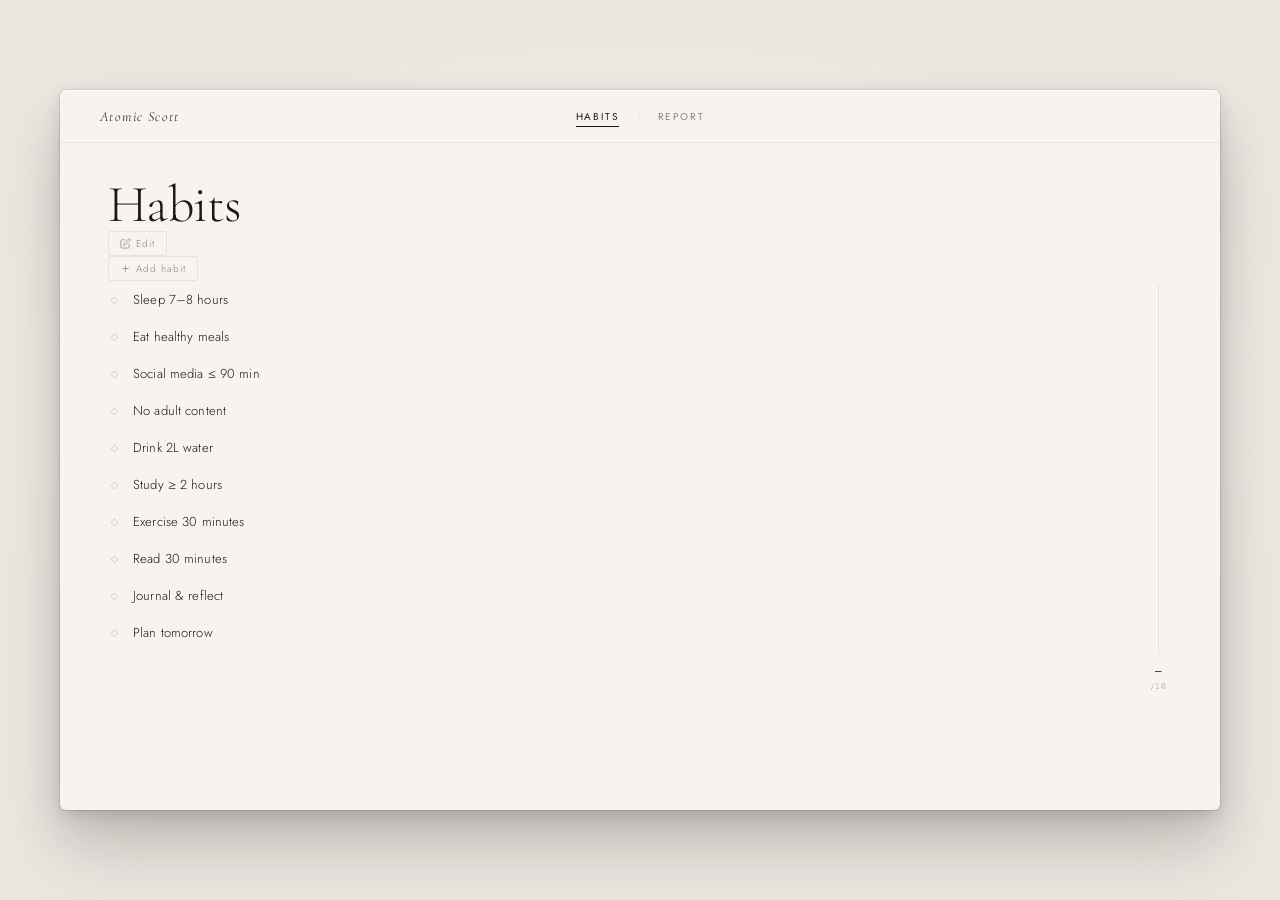
==== commit bfa17a0a: "Update index.html" ====
--- a/index.html
+++ b/index.html
@@ -17,16 +17,12 @@
       <!-- ── Navigation ── -->
       <nav class="nav">
         <span class="nav__brand">Atomic Scott</span>
-
         <div class="nav__center">
           <button class="nav__btn active" data-view="habits">Habits</button>
           <span class="nav__sep">|</span>
           <button class="nav__btn" data-view="report">Report</button>
         </div>
-
-        <div class="nav__right">
-          <!-- placeholder to keep grid balanced -->
-        </div>
+        <div class="nav__right"></div>
       </nav>
 
       <!-- ── Canvas ── -->
@@ -34,28 +30,27 @@
 
         <!-- HABITS VIEW -->
         <div class="view active" id="view-habits">
-
           <div class="habits-wrap">
 
-            <!-- Title row -->
-            <div class="habits-header">
-              <h1 class="section__title">Habits</h1>
-              <div class="header-controls">
-                <button class="ctrl-btn" id="editToggle">
-                  <svg width="11" height="11" viewBox="0 0 24 24" fill="none" stroke="currentColor" stroke-width="1.6">
-                    <path d="M11 4H4a2 2 0 0 0-2 2v14a2 2 0 0 0 2 2h14a2 2 0 0 0 2-2v-7"/>
-                    <path d="M18.5 2.5a2.121 2.121 0 0 1 3 3L12 15l-4 1 1-4 9.5-9.5z"/>
-                  </svg>
-                  Edit
-                </button>
-                <button class="ctrl-btn ctrl-btn--add" id="addToggle">
-                  <svg width="11" height="11" viewBox="0 0 24 24" fill="none" stroke="currentColor" stroke-width="1.6">
-                    <line x1="12" y1="5" x2="12" y2="19"/>
-                    <line x1="5" y1="12" x2="19" y2="12"/>
-                  </svg>
-                  Add habit
-                </button>
-              </div>
+            <!-- Title -->
+            <h1 class="section__title">Habits</h1>
+
+            <!-- Controls row — sits between title and list -->
+            <div class="controls-row">
+              <button class="ctrl-btn" id="editToggle">
+                <svg width="11" height="11" viewBox="0 0 24 24" fill="none" stroke="currentColor" stroke-width="1.6">
+                  <path d="M11 4H4a2 2 0 0 0-2 2v14a2 2 0 0 0 2 2h14a2 2 0 0 0 2-2v-7"/>
+                  <path d="M18.5 2.5a2.121 2.121 0 0 1 3 3L12 15l-4 1 1-4 9.5-9.5z"/>
+                </svg>
+                Edit
+              </button>
+              <button class="ctrl-btn ctrl-btn--add" id="addToggle">
+                <svg width="11" height="11" viewBox="0 0 24 24" fill="none" stroke="currentColor" stroke-width="1.6">
+                  <line x1="12" y1="5" x2="12" y2="19"/>
+                  <line x1="5" y1="12" x2="19" y2="12"/>
+                </svg>
+                Add habit
+              </button>
             </div>
 
             <!-- Add panel -->
@@ -67,10 +62,9 @@
               <button class="add-cancel" id="addCancel">×</button>
             </div>
 
-            <!-- List + indicator -->
+            <!-- Scrollable list + indicator -->
             <div class="list-area">
               <ul class="hlist" id="hlist"></ul>
-
               <div class="ind" id="ind">
                 <div class="ind__rail" id="indRail">
                   <div class="ind__fill" id="indFill"></div>
@@ -89,9 +83,7 @@
         <!-- REPORT VIEW -->
         <div class="view" id="view-report">
           <div class="habits-wrap">
-            <div class="habits-header">
-              <h1 class="section__title">Report</h1>
-            </div>
+            <h1 class="section__title">Report</h1>
             <p class="section__sub">coming soon</p>
           </div>
         </div>
--- a/style.css
+++ b/style.css
@@ -1,12 +1,11 @@
 /* ─────────────────────────────────────────
-   Atomic Scott — Habit System  v2
+   Atomic Scott — Habit System  v3
    ───────────────────────────────────────── */
 
 *, *::before, *::after { box-sizing: border-box; margin: 0; padding: 0; }
 
 :root {
-  /* Palette — warm almost-black / warm off-white */
-  --c-bg-stage:  #0A0908;
+  --c-bg-stage:  #EAE6E0;
   --c-bg-frame:  #F7F4EF;
   --c-text-main: #1A1714;
   --c-text-dim:  #8A837A;
@@ -14,21 +13,16 @@
   --c-line:      #E8E2DA;
   --c-sym-idle:  #C6BEB6;
   --c-sym-live:  #1A1714;
-  --c-add-bg:    #1A1714;
-  --c-add-text:  #F7F4EF;
-
-  /* Frame shadow — tiered for 3-D lift */
+
   --shadow-frame:
-    0  2px   4px rgba(0,0,0,.08),
-    0  8px  24px rgba(0,0,0,.18),
-    0 28px  72px rgba(0,0,0,.38),
-    0 64px 120px rgba(0,0,0,.28);
-
-  /* Type */
+    0  1px   3px rgba(0,0,0,.06),
+    0  6px  16px rgba(0,0,0,.10),
+    0 24px  48px rgba(0,0,0,.13),
+    0 48px  80px rgba(0,0,0,.09);
+
   --f-display: 'Cormorant Garamond', Georgia, serif;
   --f-ui:      'Jost', system-ui, sans-serif;
   --f-mono:    'DM Mono', monospace;
-
   --spring: cubic-bezier(0.22, 1, 0.36, 1);
 }
 
@@ -45,30 +39,31 @@
   display: flex;
   align-items: center;
   justify-content: center;
-  /* subtle warm glow behind frame */
   background:
-    radial-gradient(ellipse 70% 55% at 50% 46%,
-      rgba(255,248,228,.04) 0%, transparent 70%),
+    radial-gradient(ellipse 80% 60% at 50% 45%,
+      rgba(255,252,245,.55) 0%, transparent 70%),
     var(--c-bg-stage);
 }
 
 /* ── Frame ── */
 .frame {
-  width: min(90vw, 980px);
+  width: min(94vw, 1160px);
+  min-height: min(88vh, 720px);
   background: var(--c-bg-frame);
-  border-radius: 3px;
+  border-radius: 6px;
   box-shadow: var(--shadow-frame);
   display: flex;
   flex-direction: column;
   overflow: hidden;
   animation: frameIn .8s var(--spring) both;
-  /* thin border like a real card */
-  outline: 1px solid rgba(0,0,0,.06);
+  outline: 1px solid rgba(0,0,0,.07);
+  /* subtle inner highlight on top edge for 3-D lift feel */
+  border-top: 1px solid rgba(255,255,255,.9);
 }
 
 @keyframes frameIn {
-  from { opacity: 0; transform: translateY(18px) scale(.985); }
-  to   { opacity: 1; transform: translateY(0)   scale(1); }
+  from { opacity: 0; transform: translateY(20px) scale(.982); }
+  to   { opacity: 1; transform: translateY(0)    scale(1); }
 }
 
 /* ── Navigation ── */
@@ -76,7 +71,7 @@
   display: grid;
   grid-template-columns: 1fr auto 1fr;
   align-items: center;
-  padding: 0 32px;
+  padding: 0 40px;
   height: 52px;
   border-bottom: 1px solid var(--c-line);
   flex-shrink: 0;
@@ -90,7 +85,6 @@
   color: var(--c-text-main);
   letter-spacing: .1em;
   user-select: none;
-  white-space: nowrap;
 }
 
 .nav__center {
@@ -132,18 +126,76 @@
 
 .nav__btn.active,
 .nav__btn:hover { color: var(--c-text-main); }
-
 .nav__btn.active::after,
 .nav__btn:hover::after { width: 100%; }
 
-/* Right controls */
-.nav__right {
-  display: flex;
-  align-items: center;
-  justify-content: flex-end;
+.nav__right { display: flex; justify-content: flex-end; }
+
+/* ── Canvas ── */
+.canvas {
+  flex: 1;
+  position: relative;
+}
+
+/* ── Views ── */
+.view {
+  position: absolute;
+  inset: 0;
+  opacity: 0;
+  transform: translateY(8px);
+  pointer-events: none;
+  transition: opacity .34s ease, transform .34s var(--spring);
+}
+
+.view.active {
+  opacity: 1;
+  transform: translateY(0);
+  pointer-events: all;
+  position: relative;
+}
+
+/* ── Habits wrapper ── */
+.habits-wrap {
+  padding: 36px 48px 40px;
+  display: flex;
+  flex-direction: column;
+  gap: 0;
+}
+
+/* ── Header row: title + controls side by side ── */
+.habits-header {
+  display: flex;
+  align-items: baseline;
+  justify-content: space-between;
+  margin-bottom: 28px;
+}
+
+.section__title {
+  font-family: var(--f-display);
+  font-size: 52px;
+  font-weight: 300;
+  color: var(--c-text-main);
+  line-height: 1;
+  letter-spacing: -.01em;
+}
+
+.section__sub {
+  font-family: var(--f-ui);
+  font-size: 9px;
+  font-weight: 200;
+  color: var(--c-text-mute);
+  letter-spacing: .2em;
+  text-transform: uppercase;
+  margin-top: 16px;
+}
+
+.header-controls {
+  display: flex;
+  align-items: center;
   gap: 10px;
 }
 
+/* ── Ctrl buttons ── */
 .ctrl-btn {
   display: flex;
   align-items: center;
@@ -151,7 +203,7 @@
   background: none;
   border: 1px solid var(--c-line);
   border-radius: 2px;
-  padding: 4px 9px;
+  padding: 4px 11px;
   cursor: pointer;
   font-family: var(--f-ui);
   font-size: 10px;
@@ -163,50 +215,38 @@
   outline: none;
 }
 
-.ctrl-btn:hover {
-  color: var(--c-text-main);
-  border-color: var(--c-text-main);
-}
+.ctrl-btn:hover { color: var(--c-text-main); border-color: var(--c-text-main); }
 
 .ctrl-btn.active {
   background: var(--c-text-main);
   border-color: var(--c-text-main);
   color: var(--c-bg-frame);
 }
-
 .ctrl-btn.active svg { stroke: var(--c-bg-frame); }
 
-.ctrl-btn--add.active {
-  background: var(--c-text-main);
-  color: var(--c-bg-frame);
-}
-
-/* ── Add habit panel ── */
+/* ── Add panel ── */
 .add-panel {
   display: flex;
   align-items: center;
   gap: 10px;
-  padding: 11px 32px;
-  border-bottom: 1px solid var(--c-line);
   background: var(--c-bg-frame);
-
-  /* hidden by default */
   max-height: 0;
   overflow: hidden;
   opacity: 0;
-  padding-top: 0;
-  padding-bottom: 0;
+  padding: 0 0;
   transition:
     max-height .38s var(--spring),
     opacity    .28s ease,
-    padding    .32s var(--spring);
+    padding    .32s var(--spring),
+    margin     .32s var(--spring);
+  margin-bottom: 0;
 }
 
 .add-panel.open {
   max-height: 60px;
   opacity: 1;
-  padding-top: 11px;
-  padding-bottom: 11px;
+  padding: 12px 0;
+  margin-bottom: 16px;
 }
 
 .add-panel__label {
@@ -232,16 +272,14 @@
   outline: none;
   transition: border-color .2s ease;
 }
-
 .add-input:focus { border-color: var(--c-text-main); }
-
 .add-input::placeholder { color: var(--c-text-mute); }
 
 .add-confirm {
   background: var(--c-text-main);
   color: var(--c-bg-frame);
   border: none;
-  padding: 5px 14px;
+  padding: 5px 16px;
   border-radius: 2px;
   font-family: var(--f-ui);
   font-size: 10px;
@@ -251,8 +289,7 @@
   flex-shrink: 0;
   transition: opacity .2s ease;
 }
-
-.add-confirm:hover { opacity: .78; }
+.add-confirm:hover { opacity: .75; }
 
 .add-cancel {
   background: none;
@@ -265,105 +302,51 @@
   flex-shrink: 0;
   transition: color .18s ease;
 }
-
 .add-cancel:hover { color: var(--c-text-main); }
 
-/* ── Canvas ── */
-.canvas {
-  position: relative;
-  min-height: 440px;
-}
-
-/* ── Views ── */
-.view {
-  position: absolute;
-  inset: 0;
-  opacity: 0;
-  transform: translateY(8px);
-  pointer-events: none;
-  transition: opacity .34s ease, transform .34s var(--spring);
-}
-
-.view.active {
-  opacity: 1;
-  transform: translateY(0);
-  pointer-events: all;
-  position: relative;
-}
-
-/* ── Row layout ── */
-.row {
+/* ── List area ── */
+.list-area {
   display: flex;
   align-items: flex-start;
   gap: 20px;
-  padding: 30px 32px 30px;
-}
-
-/* ── Section label ── */
-.section {
-  flex-shrink: 0;
-  width: 128px;
-  padding-top: 2px;
-}
-
-.section__title {
-  font-family: var(--f-display);
-  font-size: 44px;
-  font-weight: 300;
-  color: var(--c-text-main);
-  line-height: 1;
-  letter-spacing: -.01em;
-}
-
-.section__sub {
-  font-family: var(--f-ui);
-  font-size: 9px;
-  font-weight: 200;
-  color: var(--c-text-mute);
-  letter-spacing: .2em;
-  text-transform: uppercase;
-  margin-top: 8px;
 }
 
 /* ── Habit list ── */
 .hlist {
   flex: 1;
   list-style: none;
-  padding-top: 2px;
 }
 
 .hi {
   display: flex;
   align-items: center;
   gap: 12px;
-  padding: 8px 0;
-  border-bottom: 1px solid var(--c-line);
+  padding: 9px 0;
   cursor: default;
   position: relative;
-
   opacity: 0;
   transform: translateX(-6px);
   animation: hiIn .4s var(--spring) both;
 }
 
-.hi:first-child { border-top: 1px solid var(--c-line); }
-
-/* stagger */
-.hi:nth-child(1)  { animation-delay: .40s; }
-.hi:nth-child(2)  { animation-delay: .44s; }
-.hi:nth-child(3)  { animation-delay: .48s; }
-.hi:nth-child(4)  { animation-delay: .52s; }
-.hi:nth-child(5)  { animation-delay: .56s; }
-.hi:nth-child(6)  { animation-delay: .60s; }
-.hi:nth-child(7)  { animation-delay: .64s; }
-.hi:nth-child(8)  { animation-delay: .68s; }
-.hi:nth-child(9)  { animation-delay: .72s; }
-.hi:nth-child(10) { animation-delay: .76s; }
+/* No borders between items */
 
 @keyframes hiIn {
   from { opacity: 0; transform: translateX(-6px); }
   to   { opacity: 1; transform: translateX(0); }
 }
+
+/* Stagger */
+.hi:nth-child(1)  { animation-delay: .36s; }
+.hi:nth-child(2)  { animation-delay: .40s; }
+.hi:nth-child(3)  { animation-delay: .44s; }
+.hi:nth-child(4)  { animation-delay: .48s; }
+.hi:nth-child(5)  { animation-delay: .52s; }
+.hi:nth-child(6)  { animation-delay: .56s; }
+.hi:nth-child(7)  { animation-delay: .60s; }
+.hi:nth-child(8)  { animation-delay: .64s; }
+.hi:nth-child(9)  { animation-delay: .68s; }
+.hi:nth-child(10) { animation-delay: .72s; }
 
 .hi__sym {
   flex-shrink: 0;
@@ -379,17 +362,13 @@
 .hi__name {
   flex: 1;
   font-family: var(--f-ui);
-  font-size: 12.5px;
+  font-size: 13px;
   font-weight: 300;
   color: var(--c-text-main);
   letter-spacing: .01em;
-  /* hover scale via font-size + letter-spacing */
-  transition:
-    font-size     .32s var(--spring),
-    letter-spacing .32s var(--spring);
-}
-
-/* Delete button — hidden unless edit mode */
+  transition: font-size .32s var(--spring), letter-spacing .32s var(--spring);
+}
+
 .hi__del {
   flex-shrink: 0;
   background: none;
@@ -405,24 +384,16 @@
   transition: opacity .18s ease, color .15s ease;
   outline: none;
 }
-
 .hi__del:hover { color: var(--c-text-main); }
 
-/* Edit mode: show delete buttons */
 .hlist.editing .hi__del {
   opacity: 1;
   pointer-events: all;
 }
 
-/* Hover: enlarge name, activate symbol */
 .hi.lit .hi__sym { color: var(--c-sym-live); }
-
-.hi.lit .hi__name {
-  font-size: 13.8px;
-  letter-spacing: .04em;
-}
-
-/* Remove animation */
+.hi.lit .hi__name { font-size: 14.2px; letter-spacing: .04em; }
+
 .hi.removing {
   animation: hiOut .3s var(--spring) both;
   pointer-events: none;
@@ -440,7 +411,7 @@
   flex-direction: column;
   align-items: center;
   gap: 10px;
-  padding-top: 2px;
+  padding-top: 4px;
 }
 
 .ind__rail {
@@ -469,7 +440,6 @@
   opacity: 0;
   transition: top .42s var(--spring), opacity .2s ease;
 }
-
 .ind__dot.on { opacity: 1; }
 
 .ind__count {
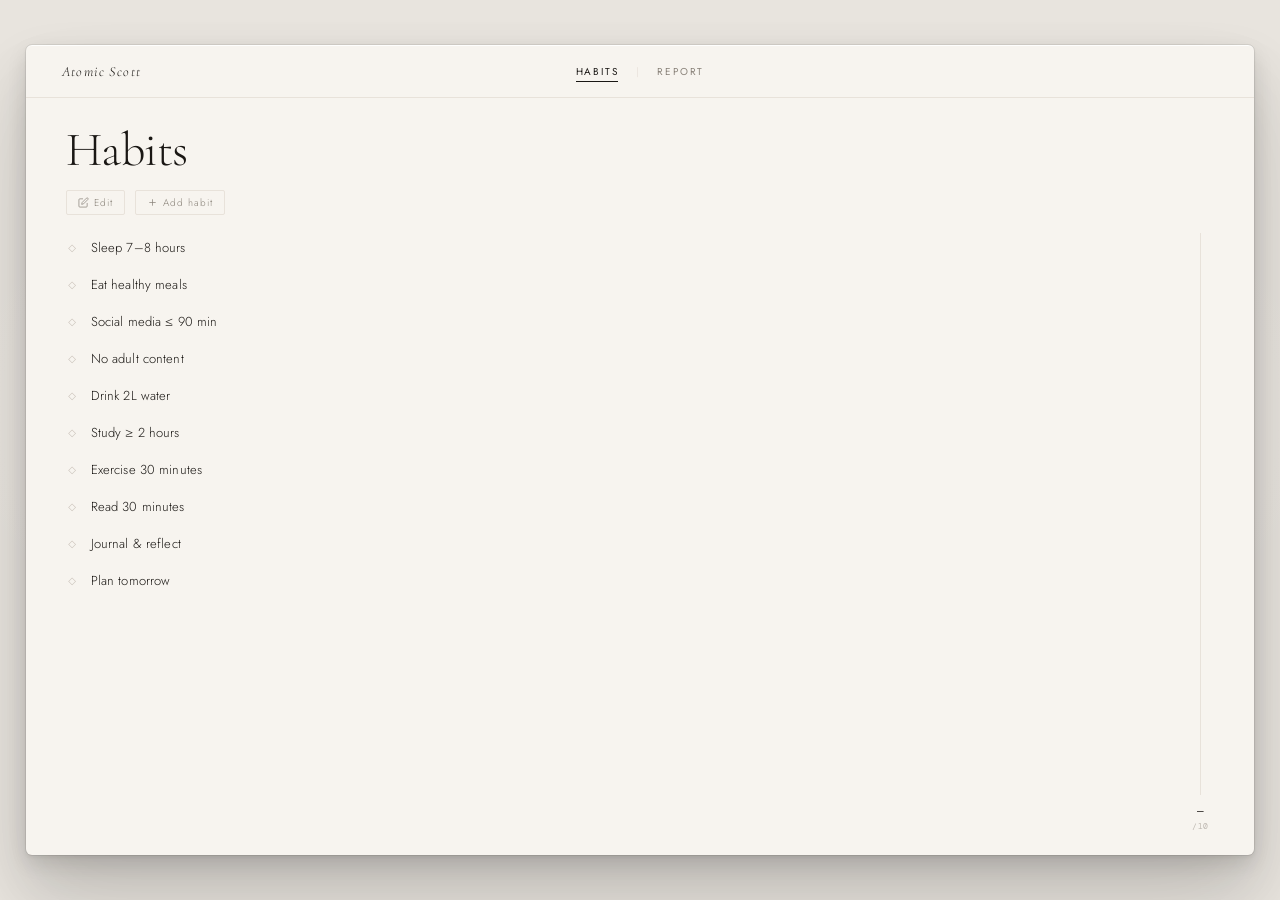
==== commit a2a68f97: "Update index.html" ====
--- a/index.html
+++ b/index.html
@@ -92,6 +92,8 @@
     </div>
   </div>
 
+  <script src="data-layer.js"></script>
+  <script src="scoring-engine.js"></script>
   <script src="app.js"></script>
 </body>
 </html>
--- a/style.css
+++ b/style.css
@@ -5,7 +5,7 @@
 *, *::before, *::after { box-sizing: border-box; margin: 0; padding: 0; }
 
 :root {
-  --c-bg-stage:  #EAE6E0;
+  --c-bg-stage:  #E8E4DE;
   --c-bg-frame:  #F7F4EF;
   --c-text-main: #1A1714;
   --c-text-dim:  #8A837A;
@@ -14,16 +14,23 @@
   --c-sym-idle:  #C6BEB6;
   --c-sym-live:  #1A1714;
 
+  /* nav height — used to compute canvas height */
+  --nav-h: 52px;
+
+  /* frame dimensions — large, close to the stage edges */
+  --frame-w: min(96vw, 1400px);
+  --frame-h: min(90vh, 900px);
+
   --shadow-frame:
-    0  1px   3px rgba(0,0,0,.06),
-    0  6px  16px rgba(0,0,0,.10),
-    0 24px  48px rgba(0,0,0,.13),
-    0 48px  80px rgba(0,0,0,.09);
+    0  2px   4px rgba(0,0,0,.06),
+    0  8px  20px rgba(0,0,0,.10),
+    0 28px  56px rgba(0,0,0,.14),
+    0 56px  96px rgba(0,0,0,.08);
 
   --f-display: 'Cormorant Garamond', Georgia, serif;
   --f-ui:      'Jost', system-ui, sans-serif;
   --f-mono:    'DM Mono', monospace;
-  --spring: cubic-bezier(0.22, 1, 0.36, 1);
+  --spring:    cubic-bezier(0.22, 1, 0.36, 1);
 }
 
 html, body {
@@ -31,6 +38,7 @@
   background: var(--c-bg-stage);
   font-family: var(--f-ui);
   -webkit-font-smoothing: antialiased;
+  overflow: hidden; /* page itself never scrolls */
 }
 
 /* ── Stage ── */
@@ -40,41 +48,42 @@
   align-items: center;
   justify-content: center;
   background:
-    radial-gradient(ellipse 80% 60% at 50% 45%,
-      rgba(255,252,245,.55) 0%, transparent 70%),
+    radial-gradient(ellipse 80% 60% at 50% 46%,
+      rgba(255,252,246,.5) 0%, transparent 68%),
     var(--c-bg-stage);
 }
 
-/* ── Frame ── */
+/* ── Frame — fixed size, same aspect ratio as stage ── */
 .frame {
-  width: min(94vw, 1160px);
-  min-height: min(88vh, 720px);
+  width:  var(--frame-w);
+  height: var(--frame-h);
   background: var(--c-bg-frame);
   border-radius: 6px;
+  /* layered shadow for 3-D lift */
   box-shadow: var(--shadow-frame);
+  /* inner top-edge highlight */
+  border-top: 1px solid rgba(255,255,255,.88);
+  outline: 1px solid rgba(0,0,0,.07);
   display: flex;
   flex-direction: column;
   overflow: hidden;
-  animation: frameIn .8s var(--spring) both;
-  outline: 1px solid rgba(0,0,0,.07);
-  /* subtle inner highlight on top edge for 3-D lift feel */
-  border-top: 1px solid rgba(255,255,255,.9);
+  animation: frameIn .75s var(--spring) both;
 }
 
 @keyframes frameIn {
-  from { opacity: 0; transform: translateY(20px) scale(.982); }
-  to   { opacity: 1; transform: translateY(0)    scale(1); }
+  from { opacity: 0; transform: translateY(18px) scale(.983); }
+  to   { opacity: 1; transform: translateY(0)    scale(1);    }
 }
 
 /* ── Navigation ── */
 .nav {
+  flex-shrink: 0;
+  height: var(--nav-h);
   display: grid;
   grid-template-columns: 1fr auto 1fr;
   align-items: center;
-  padding: 0 40px;
-  height: 52px;
+  padding: 0 36px;
   border-bottom: 1px solid var(--c-line);
-  flex-shrink: 0;
 }
 
 .nav__brand {
@@ -87,136 +96,106 @@
   user-select: none;
 }
 
-.nav__center {
-  display: flex;
-  align-items: center;
-  gap: 18px;
-}
-
-.nav__sep {
-  font-size: 10px;
-  color: var(--c-line);
-  user-select: none;
-}
+.nav__center { display: flex; align-items: center; gap: 18px; }
+.nav__sep { font-size: 10px; color: var(--c-line); user-select: none; }
+.nav__right { display: flex; justify-content: flex-end; }
 
 .nav__btn {
-  background: none;
-  border: none;
-  cursor: pointer;
+  background: none; border: none; cursor: pointer;
   font-family: var(--f-ui);
-  font-size: 10px;
-  font-weight: 400;
-  letter-spacing: .18em;
-  text-transform: uppercase;
+  font-size: 10px; font-weight: 400;
+  letter-spacing: .18em; text-transform: uppercase;
   color: var(--c-text-dim);
-  padding: 3px 0;
-  position: relative;
-  outline: none;
+  padding: 3px 0; position: relative; outline: none;
   transition: color .22s ease;
 }
-
 .nav__btn::after {
-  content: '';
-  position: absolute;
-  bottom: 0; left: 0;
+  content: ''; position: absolute; bottom: 0; left: 0;
   width: 0; height: 1px;
   background: var(--c-text-main);
   transition: width .32s var(--spring);
 }
-
 .nav__btn.active,
 .nav__btn:hover { color: var(--c-text-main); }
 .nav__btn.active::after,
 .nav__btn:hover::after { width: 100%; }
 
-.nav__right { display: flex; justify-content: flex-end; }
-
-/* ── Canvas ── */
+/* ── Canvas — fills remaining height exactly ── */
 .canvas {
   flex: 1;
+  overflow: hidden;
   position: relative;
 }
 
 /* ── Views ── */
 .view {
-  position: absolute;
-  inset: 0;
-  opacity: 0;
-  transform: translateY(8px);
+  position: absolute; inset: 0;
+  opacity: 0; transform: translateY(8px);
   pointer-events: none;
   transition: opacity .34s ease, transform .34s var(--spring);
-}
-
+  /* views also must not overflow */
+  overflow: hidden;
+}
 .view.active {
-  opacity: 1;
-  transform: translateY(0);
+  opacity: 1; transform: translateY(0);
   pointer-events: all;
-  position: relative;
-}
-
-/* ── Habits wrapper ── */
+  position: absolute;
+}
+
+/* ── Habits wrapper — vertical flex, fills view ── */
 .habits-wrap {
-  padding: 36px 48px 40px;
+  height: 100%;
+  padding: 28px 40px 24px;
   display: flex;
   flex-direction: column;
   gap: 0;
-}
-
-/* ── Header row: title + controls side by side ── */
-.habits-header {
-  display: flex;
-  align-items: baseline;
-  justify-content: space-between;
-  margin-bottom: 28px;
-}
-
+  overflow: hidden;
+}
+
+/* ── Section title ── */
 .section__title {
+  flex-shrink: 0;
   font-family: var(--f-display);
-  font-size: 52px;
+  font-size: 48px;
   font-weight: 300;
   color: var(--c-text-main);
   line-height: 1;
   letter-spacing: -.01em;
+  margin-bottom: 16px;
 }
 
 .section__sub {
   font-family: var(--f-ui);
-  font-size: 9px;
-  font-weight: 200;
+  font-size: 9px; font-weight: 200;
   color: var(--c-text-mute);
-  letter-spacing: .2em;
-  text-transform: uppercase;
-  margin-top: 16px;
-}
-
-.header-controls {
+  letter-spacing: .2em; text-transform: uppercase;
+  margin-top: 12px;
+}
+
+/* ── Controls row — between title and list ── */
+.controls-row {
+  flex-shrink: 0;
   display: flex;
   align-items: center;
   gap: 10px;
-}
-
-/* ── Ctrl buttons ── */
+  margin-bottom: 14px;
+}
+
 .ctrl-btn {
-  display: flex;
-  align-items: center;
-  gap: 5px;
+  display: flex; align-items: center; gap: 5px;
   background: none;
   border: 1px solid var(--c-line);
   border-radius: 2px;
   padding: 4px 11px;
   cursor: pointer;
   font-family: var(--f-ui);
-  font-size: 10px;
-  font-weight: 300;
+  font-size: 10px; font-weight: 300;
   letter-spacing: .1em;
   color: var(--c-text-dim);
   transition: color .2s ease, border-color .2s ease, background .2s ease;
-  white-space: nowrap;
-  outline: none;
-}
-
+  white-space: nowrap; outline: none;
+}
 .ctrl-btn:hover { color: var(--c-text-main); border-color: var(--c-text-main); }
-
 .ctrl-btn.active {
   background: var(--c-text-main);
   border-color: var(--c-text-main);
@@ -226,170 +205,124 @@
 
 /* ── Add panel ── */
 .add-panel {
-  display: flex;
-  align-items: center;
-  gap: 10px;
+  flex-shrink: 0;
+  display: flex; align-items: center; gap: 10px;
   background: var(--c-bg-frame);
-  max-height: 0;
-  overflow: hidden;
-  opacity: 0;
-  padding: 0 0;
+  max-height: 0; overflow: hidden;
+  opacity: 0; padding: 0;
   transition:
     max-height .38s var(--spring),
     opacity    .28s ease,
     padding    .32s var(--spring),
-    margin     .32s var(--spring);
+    margin-bottom .32s var(--spring);
   margin-bottom: 0;
 }
-
 .add-panel.open {
-  max-height: 60px;
-  opacity: 1;
-  padding: 12px 0;
-  margin-bottom: 16px;
+  max-height: 56px; opacity: 1;
+  padding: 10px 0; margin-bottom: 10px;
 }
 
 .add-panel__label {
-  font-family: var(--f-mono);
-  font-size: 9px;
-  color: var(--c-text-mute);
-  letter-spacing: .14em;
-  text-transform: uppercase;
-  white-space: nowrap;
-  flex-shrink: 0;
-}
-
+  font-family: var(--f-mono); font-size: 9px;
+  color: var(--c-text-mute); letter-spacing: .14em;
+  text-transform: uppercase; white-space: nowrap; flex-shrink: 0;
+}
 .add-input {
-  flex: 1;
-  background: none;
-  border: none;
+  flex: 1; background: none; border: none;
   border-bottom: 1px solid var(--c-line);
   padding: 4px 2px;
-  font-family: var(--f-ui);
-  font-size: 13px;
-  font-weight: 300;
-  color: var(--c-text-main);
-  outline: none;
+  font-family: var(--f-ui); font-size: 13px; font-weight: 300;
+  color: var(--c-text-main); outline: none;
   transition: border-color .2s ease;
 }
 .add-input:focus { border-color: var(--c-text-main); }
 .add-input::placeholder { color: var(--c-text-mute); }
 
 .add-confirm {
-  background: var(--c-text-main);
-  color: var(--c-bg-frame);
-  border: none;
-  padding: 5px 16px;
-  border-radius: 2px;
-  font-family: var(--f-ui);
-  font-size: 10px;
-  letter-spacing: .12em;
-  text-transform: uppercase;
-  cursor: pointer;
-  flex-shrink: 0;
+  background: var(--c-text-main); color: var(--c-bg-frame);
+  border: none; padding: 5px 16px; border-radius: 2px;
+  font-family: var(--f-ui); font-size: 10px;
+  letter-spacing: .12em; text-transform: uppercase;
+  cursor: pointer; flex-shrink: 0;
   transition: opacity .2s ease;
 }
 .add-confirm:hover { opacity: .75; }
 
 .add-cancel {
-  background: none;
-  border: none;
-  font-size: 16px;
-  color: var(--c-text-mute);
-  cursor: pointer;
-  line-height: 1;
-  padding: 2px 4px;
-  flex-shrink: 0;
+  background: none; border: none; font-size: 16px;
+  color: var(--c-text-mute); cursor: pointer;
+  line-height: 1; padding: 2px 4px; flex-shrink: 0;
   transition: color .18s ease;
 }
 .add-cancel:hover { color: var(--c-text-main); }
 
-/* ── List area ── */
+/* ── List area — scrollable habits + fixed indicator ── */
 .list-area {
+  flex: 1;          /* takes all remaining height in habits-wrap */
+  min-height: 0;    /* critical: lets flex child shrink below content size */
   display: flex;
   align-items: flex-start;
-  gap: 20px;
-}
-
-/* ── Habit list ── */
+  gap: 16px;
+  overflow: hidden;
+}
+
+/* ── Habit list — scrolls internally ── */
 .hlist {
   flex: 1;
+  height: 100%;
+  overflow-y: auto;
   list-style: none;
-}
+  padding-right: 6px;
+  /* invisible scrollbar */
+  scrollbar-width: none;
+}
+.hlist::-webkit-scrollbar { display: none; }
 
 .hi {
-  display: flex;
-  align-items: center;
-  gap: 12px;
+  display: flex; align-items: center; gap: 12px;
   padding: 9px 0;
-  cursor: default;
-  position: relative;
-  opacity: 0;
-  transform: translateX(-6px);
+  cursor: default; position: relative;
+  opacity: 0; transform: translateX(-6px);
   animation: hiIn .4s var(--spring) both;
 }
-
-/* No borders between items */
 
 @keyframes hiIn {
   from { opacity: 0; transform: translateX(-6px); }
   to   { opacity: 1; transform: translateX(0); }
 }
 
-/* Stagger */
-.hi:nth-child(1)  { animation-delay: .36s; }
-.hi:nth-child(2)  { animation-delay: .40s; }
-.hi:nth-child(3)  { animation-delay: .44s; }
-.hi:nth-child(4)  { animation-delay: .48s; }
-.hi:nth-child(5)  { animation-delay: .52s; }
-.hi:nth-child(6)  { animation-delay: .56s; }
-.hi:nth-child(7)  { animation-delay: .60s; }
-.hi:nth-child(8)  { animation-delay: .64s; }
-.hi:nth-child(9)  { animation-delay: .68s; }
-.hi:nth-child(10) { animation-delay: .72s; }
+.hi:nth-child(1)  { animation-delay: .34s; }
+.hi:nth-child(2)  { animation-delay: .38s; }
+.hi:nth-child(3)  { animation-delay: .42s; }
+.hi:nth-child(4)  { animation-delay: .46s; }
+.hi:nth-child(5)  { animation-delay: .50s; }
+.hi:nth-child(6)  { animation-delay: .54s; }
+.hi:nth-child(7)  { animation-delay: .58s; }
+.hi:nth-child(8)  { animation-delay: .62s; }
+.hi:nth-child(9)  { animation-delay: .66s; }
+.hi:nth-child(10) { animation-delay: .70s; }
 
 .hi__sym {
-  flex-shrink: 0;
-  width: 13px;
-  text-align: center;
-  font-size: 10px;
-  color: var(--c-sym-idle);
-  transition: color .18s ease;
-  line-height: 1;
-  user-select: none;
-}
-
+  flex-shrink: 0; width: 13px; text-align: center;
+  font-size: 10px; color: var(--c-sym-idle);
+  transition: color .18s ease; line-height: 1; user-select: none;
+}
 .hi__name {
   flex: 1;
-  font-family: var(--f-ui);
-  font-size: 13px;
-  font-weight: 300;
-  color: var(--c-text-main);
-  letter-spacing: .01em;
+  font-family: var(--f-ui); font-size: 13px; font-weight: 300;
+  color: var(--c-text-main); letter-spacing: .01em;
   transition: font-size .32s var(--spring), letter-spacing .32s var(--spring);
 }
-
 .hi__del {
-  flex-shrink: 0;
-  background: none;
-  border: none;
-  font-size: 14px;
-  line-height: 1;
-  color: var(--c-text-mute);
-  cursor: pointer;
-  padding: 2px 4px;
-  border-radius: 2px;
-  opacity: 0;
-  pointer-events: none;
-  transition: opacity .18s ease, color .15s ease;
-  outline: none;
+  flex-shrink: 0; background: none; border: none;
+  font-size: 14px; line-height: 1;
+  color: var(--c-text-mute); cursor: pointer;
+  padding: 2px 4px; border-radius: 2px;
+  opacity: 0; pointer-events: none;
+  transition: opacity .18s ease, color .15s ease; outline: none;
 }
 .hi__del:hover { color: var(--c-text-main); }
-
-.hlist.editing .hi__del {
-  opacity: 1;
-  pointer-events: all;
-}
+.hlist.editing .hi__del { opacity: 1; pointer-events: all; }
 
 .hi.lit .hi__sym { color: var(--c-sym-live); }
 .hi.lit .hi__name { font-size: 14.2px; letter-spacing: .04em; }
@@ -398,15 +331,15 @@
   animation: hiOut .3s var(--spring) both;
   pointer-events: none;
 }
-
 @keyframes hiOut {
   to { opacity: 0; transform: translateX(12px); max-height: 0; padding: 0; }
 }
 
-/* ── Position indicator ── */
+/* ── Position indicator — stays fixed height, never scrolls ── */
 .ind {
   flex-shrink: 0;
   width: 28px;
+  height: 100%;
   display: flex;
   flex-direction: column;
   align-items: center;
@@ -415,26 +348,20 @@
 }
 
 .ind__rail {
+  flex: 1;           /* grows to fill available height */
   position: relative;
   width: 1px;
   background: var(--c-line);
-  height: 300px;
-}
-
+}
 .ind__fill {
-  position: absolute;
-  top: 0; left: 0;
-  width: 100%;
-  height: 0;
+  position: absolute; top: 0; left: 0;
+  width: 100%; height: 0;
   background: var(--c-text-main);
   transition: height .42s var(--spring);
 }
-
 .ind__dot {
-  position: absolute;
-  left: 50%; top: 0;
-  width: 5px; height: 5px;
-  border-radius: 50%;
+  position: absolute; left: 50%; top: 0;
+  width: 5px; height: 5px; border-radius: 50%;
   background: var(--c-text-main);
   transform: translate(-50%, -50%);
   opacity: 0;
@@ -443,27 +370,16 @@
 .ind__dot.on { opacity: 1; }
 
 .ind__count {
-  display: flex;
-  flex-direction: column;
-  align-items: center;
-  gap: 2px;
-}
-
+  flex-shrink: 0;
+  display: flex; flex-direction: column; align-items: center; gap: 2px;
+}
 .ind__cur {
-  display: block;
-  font-family: var(--f-mono);
-  font-size: 11px;
-  font-weight: 300;
-  color: var(--c-text-main);
-  min-width: 18px;
+  display: block; font-family: var(--f-mono);
+  font-size: 11px; font-weight: 300;
+  color: var(--c-text-main); min-width: 18px;
   text-align: center;
-  transition: opacity .18s ease;
-}
-
+}
 .ind__tot {
-  display: block;
-  font-family: var(--f-mono);
-  font-size: 8px;
-  color: var(--c-text-mute);
-  letter-spacing: .06em;
-}
+  display: block; font-family: var(--f-mono);
+  font-size: 8px; color: var(--c-text-mute); letter-spacing: .06em;
+}
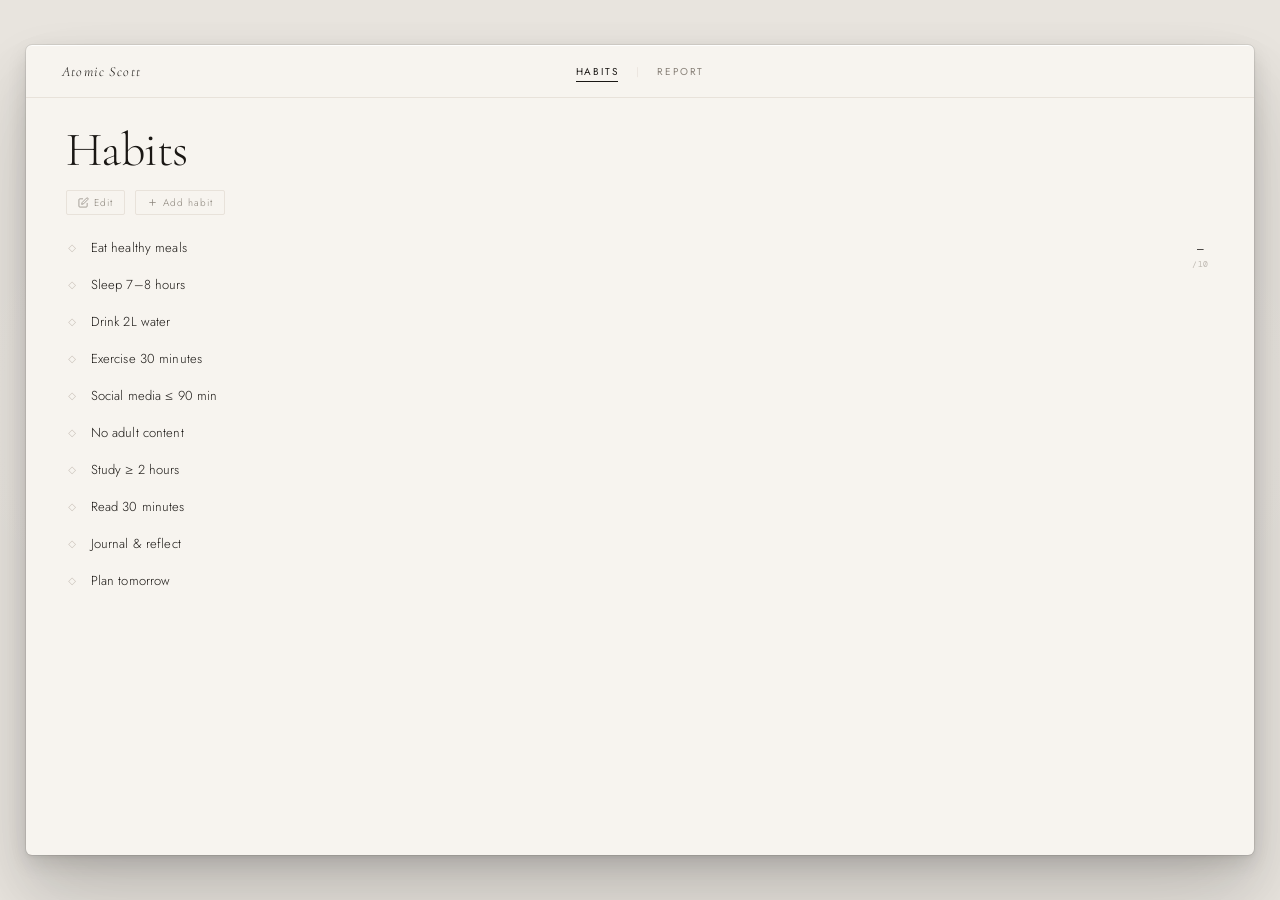
==== commit b7b9ede4: "Update index.html" ====
--- a/index.html
+++ b/index.html
@@ -5,6 +5,7 @@
   <meta name="viewport" content="width=device-width, initial-scale=1.0" />
   <title>Atomic Scott</title>
   <link rel="stylesheet" href="style.css" />
+  <link rel="stylesheet" href="habits-panel.css" />
   <link rel="preconnect" href="https://fonts.googleapis.com" />
   <link rel="preconnect" href="https://fonts.gstatic.com" crossorigin />
   <link href="https://fonts.googleapis.com/css2?family=Cormorant+Garamond:ital,wght@0,300;0,400;1,300;1,400&family=Jost:wght@200;300;400&family=DM+Mono:wght@300;400&display=swap" rel="stylesheet" />
@@ -32,53 +33,72 @@
         <div class="view active" id="view-habits">
           <div class="habits-wrap">
 
-            <!-- Title -->
+            <!-- Title spans full width above both columns -->
             <h1 class="section__title">Habits</h1>
 
-            <!-- Controls row — sits between title and list -->
-            <div class="controls-row">
-              <button class="ctrl-btn" id="editToggle">
-                <svg width="11" height="11" viewBox="0 0 24 24" fill="none" stroke="currentColor" stroke-width="1.6">
-                  <path d="M11 4H4a2 2 0 0 0-2 2v14a2 2 0 0 0 2 2h14a2 2 0 0 0 2-2v-7"/>
-                  <path d="M18.5 2.5a2.121 2.121 0 0 1 3 3L12 15l-4 1 1-4 9.5-9.5z"/>
-                </svg>
-                Edit
-              </button>
-              <button class="ctrl-btn ctrl-btn--add" id="addToggle">
-                <svg width="11" height="11" viewBox="0 0 24 24" fill="none" stroke="currentColor" stroke-width="1.6">
-                  <line x1="12" y1="5" x2="12" y2="19"/>
-                  <line x1="5" y1="12" x2="19" y2="12"/>
-                </svg>
-                Add habit
-              </button>
-            </div>
+            <!--
+              Two-column body.
+              .habits-left   — list (controls + add panel + hlist + indicator)
+              .habits-divider — 1px vertical separator
+              .habits-right  — detail panel, populated by habits-panel.js (HP)
+            -->
+            <div class="habits-columns">
 
-            <!-- Add panel -->
-            <div class="add-panel" id="addPanel">
-              <span class="add-panel__label">new habit</span>
-              <input class="add-input" id="addInput" type="text"
-                     placeholder="name your habit…" maxlength="60" autocomplete="off" />
-              <button class="add-confirm" id="addConfirm">Add</button>
-              <button class="add-cancel" id="addCancel">×</button>
-            </div>
+              <!-- Left: habit list -->
+              <div class="habits-left">
 
-            <!-- Scrollable list + indicator -->
-            <div class="list-area">
-              <ul class="hlist" id="hlist"></ul>
-              <div class="ind" id="ind">
-                <div class="ind__rail" id="indRail">
-                  <div class="ind__fill" id="indFill"></div>
-                  <div class="ind__dot"  id="indDot"></div>
+                <div class="controls-row">
+                  <button class="ctrl-btn" id="editToggle">
+                    <svg width="11" height="11" viewBox="0 0 24 24" fill="none" stroke="currentColor" stroke-width="1.6">
+                      <path d="M11 4H4a2 2 0 0 0-2 2v14a2 2 0 0 0 2 2h14a2 2 0 0 0 2-2v-7"/>
+                      <path d="M18.5 2.5a2.121 2.121 0 0 1 3 3L12 15l-4 1 1-4 9.5-9.5z"/>
+                    </svg>
+                    Edit
+                  </button>
+                  <button class="ctrl-btn ctrl-btn--add" id="addToggle">
+                    <svg width="11" height="11" viewBox="0 0 24 24" fill="none" stroke="currentColor" stroke-width="1.6">
+                      <line x1="12" y1="5" x2="12" y2="19"/>
+                      <line x1="5" y1="12" x2="19" y2="12"/>
+                    </svg>
+                    Add habit
+                  </button>
                 </div>
-                <div class="ind__count">
-                  <span class="ind__cur" id="indCur">—</span>
-                  <span class="ind__tot" id="indTot">/0</span>
+
+                <div class="add-panel" id="addPanel">
+                  <span class="add-panel__label">new habit</span>
+                  <input class="add-input" id="addInput" type="text"
+                         placeholder="name your habit…" maxlength="60" autocomplete="off" />
+                  <button class="add-confirm" id="addConfirm">Add</button>
+                  <button class="add-cancel" id="addCancel">×</button>
                 </div>
+
+                <div class="list-area">
+                  <ul class="hlist" id="hlist"></ul>
+                  <div class="ind" id="ind">
+                    <div class="ind__rail" id="indRail">
+                      <div class="ind__fill" id="indFill"></div>
+                      <div class="ind__dot"  id="indDot"></div>
+                    </div>
+                    <div class="ind__count">
+                      <span class="ind__cur" id="indCur">—</span>
+                      <span class="ind__tot" id="indTot">/0</span>
+                    </div>
+                  </div>
+                </div>
+
+              </div><!-- /.habits-left -->
+
+              <div class="habits-divider"></div>
+
+              <!-- Right: detail panel -->
+              <div class="habits-right" id="habitPanel">
+                <!-- HP.renderEmpty() populates this on load -->
               </div>
-            </div>
 
-          </div>
-        </div>
+            </div><!-- /.habits-columns -->
+
+          </div><!-- /.habits-wrap -->
+        </div><!-- /#view-habits -->
 
         <!-- REPORT VIEW -->
         <div class="view" id="view-report">
@@ -88,12 +108,21 @@
           </div>
         </div>
 
-      </div>
-    </div>
-  </div>
+      </div><!-- /.canvas -->
+    </div><!-- /.frame -->
+  </div><!-- /.stage -->
 
+  <!--
+    Load order (each depends on the one before it):
+      1. data-layer.js     → AS  (localStorage schema + CRUD)
+      2. scoring-engine.js → SE  (all formulas, reads AS.*)
+      3. habits-panel.js   → HP  (right panel DOM, reads AS.* + SE.*)
+      4. app.js            → wires the list, calls HP.*
+  -->
   <script src="data-layer.js"></script>
   <script src="scoring-engine.js"></script>
+  <script src="habits-panel.js"></script>
   <script src="app.js"></script>
+
 </body>
 </html>
--- a/style.css
+++ b/style.css
@@ -133,7 +133,6 @@
   opacity: 0; transform: translateY(8px);
   pointer-events: none;
   transition: opacity .34s ease, transform .34s var(--spring);
-  /* views also must not overflow */
   overflow: hidden;
 }
 .view.active {
@@ -258,8 +257,8 @@
 
 /* ── List area — scrollable habits + fixed indicator ── */
 .list-area {
-  flex: 1;          /* takes all remaining height in habits-wrap */
-  min-height: 0;    /* critical: lets flex child shrink below content size */
+  flex: 1;
+  min-height: 0;
   display: flex;
   align-items: flex-start;
   gap: 16px;
@@ -273,7 +272,6 @@
   overflow-y: auto;
   list-style: none;
   padding-right: 6px;
-  /* invisible scrollbar */
   scrollbar-width: none;
 }
 .hlist::-webkit-scrollbar { display: none; }
@@ -281,9 +279,11 @@
 .hi {
   display: flex; align-items: center; gap: 12px;
   padding: 9px 0;
-  cursor: default; position: relative;
+  cursor: pointer; position: relative;
   opacity: 0; transform: translateX(-6px);
   animation: hiIn .4s var(--spring) both;
+  border-radius: 3px;
+  transition: background .18s ease;
 }
 
 @keyframes hiIn {
@@ -327,6 +327,11 @@
 .hi.lit .hi__sym { color: var(--c-sym-live); }
 .hi.lit .hi__name { font-size: 14.2px; letter-spacing: .04em; }
 
+/* Selected state — persists after click */
+.hi.selected { background: rgba(26, 23, 20, .04); }
+.hi.selected .hi__sym { color: var(--c-sym-live); }
+.hi.selected .hi__name { font-size: 14.2px; letter-spacing: .04em; }
+
 .hi.removing {
   animation: hiOut .3s var(--spring) both;
   pointer-events: none;
@@ -348,7 +353,7 @@
 }
 
 .ind__rail {
-  flex: 1;           /* grows to fill available height */
+  flex: 1;
   position: relative;
   width: 1px;
   background: var(--c-line);
@@ -383,3 +388,261 @@
   display: block; font-family: var(--f-mono);
   font-size: 8px; color: var(--c-text-mute); letter-spacing: .06em;
 }
+
+
+/* ═══════════════════════════════════════════════════════════════════════════
+   STEP 3 — Two-column habits layout + habit detail panel
+   ═══════════════════════════════════════════════════════════════════════════ */
+
+/* ── Split layout (replaces single-column habits view) ── */
+.habits-split {
+  height: 100%;
+  display: flex;
+  align-items: stretch;
+  overflow: hidden;
+}
+
+/* ── Left column: habit list ── */
+.habits-col-left {
+  width: 360px;
+  flex-shrink: 0;
+  height: 100%;
+  border-right: 1px solid var(--c-line);
+  overflow: hidden;
+}
+
+/* Tighten right padding inside the left column */
+.habits-col-left .habits-wrap {
+  padding-right: 24px;
+}
+
+/* ── Right column: detail panel ── */
+.habits-col-right {
+  flex: 1;
+  height: 100%;
+  overflow-y: auto;
+  scrollbar-width: none;
+}
+.habits-col-right::-webkit-scrollbar { display: none; }
+
+/* ── Empty state ── */
+.hd-empty {
+  height: 100%;
+  display: flex;
+  flex-direction: column;
+  align-items: center;
+  justify-content: center;
+  gap: 6px;
+}
+.hd-empty__msg {
+  font-family: var(--f-mono);
+  font-size: 9px;
+  color: var(--c-text-mute);
+  letter-spacing: .18em;
+  text-transform: uppercase;
+}
+
+/* ── Detail content wrapper ── */
+.hd-content {
+  padding: 28px 40px 32px 36px;
+  display: flex;
+  flex-direction: column;
+}
+
+/* ── Header ── */
+.hd-header { margin-bottom: 22px; }
+
+.hd-meta {
+  display: flex;
+  align-items: center;
+  gap: 10px;
+  margin-bottom: 10px;
+}
+
+.hd-pillar-tag {
+  font-family: var(--f-mono);
+  font-size: 9px;
+  color: var(--c-text-mute);
+  letter-spacing: .14em;
+  text-transform: uppercase;
+}
+
+.hd-badge {
+  font-family: var(--f-mono);
+  font-size: 8px;
+  letter-spacing: .14em;
+  text-transform: uppercase;
+  padding: 2px 7px;
+  border-radius: 2px;
+  border: 1px solid var(--c-line);
+  color: var(--c-text-mute);
+}
+.hd-badge--active {
+  border-color: rgba(26, 23, 20, .35);
+  color: var(--c-text-main);
+}
+
+.hd-name {
+  font-family: var(--f-display);
+  font-size: 36px;
+  font-weight: 300;
+  font-style: italic;
+  color: var(--c-text-main);
+  line-height: 1.1;
+  letter-spacing: -.01em;
+}
+
+/* ── Section divider ── */
+.hd-divider {
+  height: 1px;
+  background: var(--c-line);
+  margin: 20px 0;
+}
+
+/* ── Section label ── */
+.hd-label {
+  display: block;
+  font-family: var(--f-mono);
+  font-size: 9px;
+  color: var(--c-text-mute);
+  letter-spacing: .16em;
+  text-transform: uppercase;
+  margin-bottom: 12px;
+}
+
+/* ── Today's score ── */
+.hd-score-row {
+  display: flex;
+  align-items: baseline;
+  gap: 14px;
+  margin-bottom: 16px;
+}
+.hd-score-num {
+  font-family: var(--f-mono);
+  font-size: 38px;
+  font-weight: 300;
+  color: var(--c-text-main);
+  line-height: 1;
+  min-width: 56px;
+}
+.hd-outcome-label {
+  font-family: var(--f-mono);
+  font-size: 9px;
+  color: var(--c-text-mute);
+  letter-spacing: .14em;
+  text-transform: uppercase;
+}
+
+/* ── Log buttons ── */
+.hd-btns {
+  display: flex;
+  gap: 8px;
+  flex-wrap: wrap;
+  margin-bottom: 10px;
+}
+.hd-btn {
+  display: inline-flex; align-items: center;
+  background: none;
+  border: 1px solid var(--c-line);
+  border-radius: 2px;
+  padding: 6px 20px;
+  cursor: pointer;
+  font-family: var(--f-ui);
+  font-size: 10px; font-weight: 300;
+  letter-spacing: .12em; text-transform: uppercase;
+  color: var(--c-text-dim);
+  transition: color .2s ease, border-color .2s ease, background .2s ease;
+  outline: none;
+}
+.hd-btn:hover {
+  color: var(--c-text-main);
+  border-color: var(--c-text-main);
+}
+.hd-btn--active {
+  background: var(--c-text-main);
+  border-color: var(--c-text-main);
+  color: var(--c-bg-frame);
+}
+.hd-btn--active:hover {
+  background: var(--c-text-main);
+  color: var(--c-bg-frame);
+}
+
+.hd-inactive-note {
+  font-family: var(--f-mono);
+  font-size: 8px;
+  color: var(--c-text-mute);
+  letter-spacing: .12em;
+  text-transform: uppercase;
+  margin-top: 10px;
+}
+
+/* ── Stats row ── */
+.hd-section--row {
+  display: flex;
+  gap: 36px;
+  flex-wrap: wrap;
+  align-items: flex-start;
+}
+.hd-stat-block {
+  display: flex;
+  flex-direction: column;
+  gap: 5px;
+}
+.hd-stat {
+  font-family: var(--f-mono);
+  font-size: 20px;
+  font-weight: 300;
+  color: var(--c-text-main);
+  line-height: 1;
+}
+.hd-stat--hidden {
+  /* streak hidden in recovery mode (system-core §13.2) */
+  opacity: 0;
+  pointer-events: none;
+  user-select: none;
+}
+
+/* ── Block preview ── */
+.hd-block-row {
+  display: flex;
+  align-items: center;
+  gap: 18px;
+  margin-bottom: 12px;
+}
+.hd-zone {
+  font-family: var(--f-mono);
+  font-size: 9px;
+  letter-spacing: .14em;
+  text-transform: uppercase;
+  color: var(--c-text-mute);
+}
+/* Zone tones — subtle, monochromatic */
+.hd-zone--growth { color: var(--c-text-main);  }
+.hd-zone--high   { color: var(--c-text-main);  }
+.hd-zone--peak   { color: var(--c-text-main); font-weight: 400; }
+.hd-zone--below  { color: var(--c-text-dim);   }
+.hd-zone--crisis { color: var(--c-text-dim);   }
+
+/* ── 5-day cells ── */
+.hd-days {
+  display: flex;
+  gap: 6px;
+  flex-wrap: wrap;
+}
+.hd-day {
+  display: flex; align-items: center; justify-content: center;
+  min-width: 38px; height: 28px; padding: 0 4px;
+  font-family: var(--f-mono); font-size: 10px;
+  border: 1px solid var(--c-line);
+  border-radius: 2px;
+  color: var(--c-text-mute);
+  transition: background .18s ease, border-color .18s ease;
+}
+/* Today: dashed border signals "current, not yet closed" */
+.hd-day--today  { border-style: dashed; border-color: var(--c-text-dim); color: var(--c-text-main); }
+.hd-day--pos    { color: var(--c-text-main); border-color: rgba(26,23,20,.4); }
+.hd-day--neg    { color: var(--c-text-dim); border-color: var(--c-line); background: rgba(26,23,20,.03); }
+.hd-day--zero   { color: var(--c-text-mute); }
+/* Future days: invisible box, just a dot placeholder */
+.hd-day--future { color: var(--c-line); border-color: transparent; background: transparent; }
